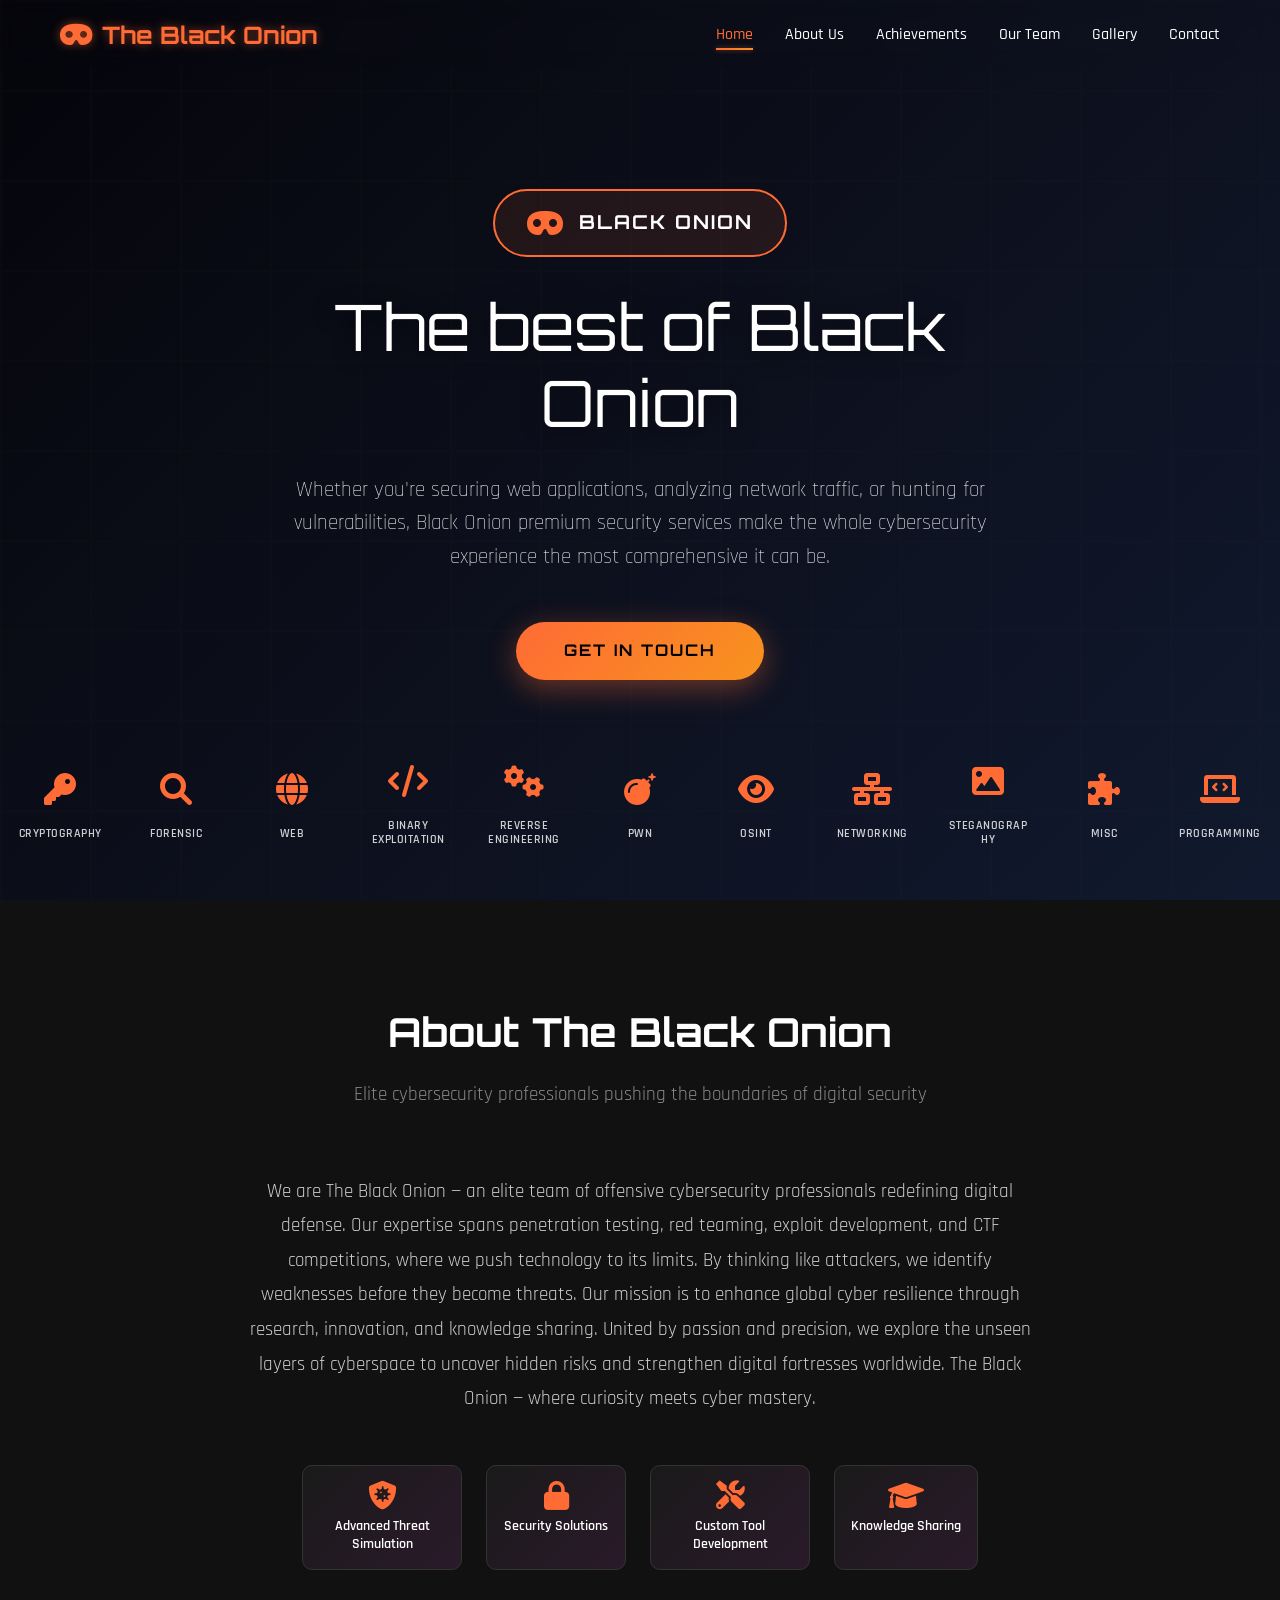
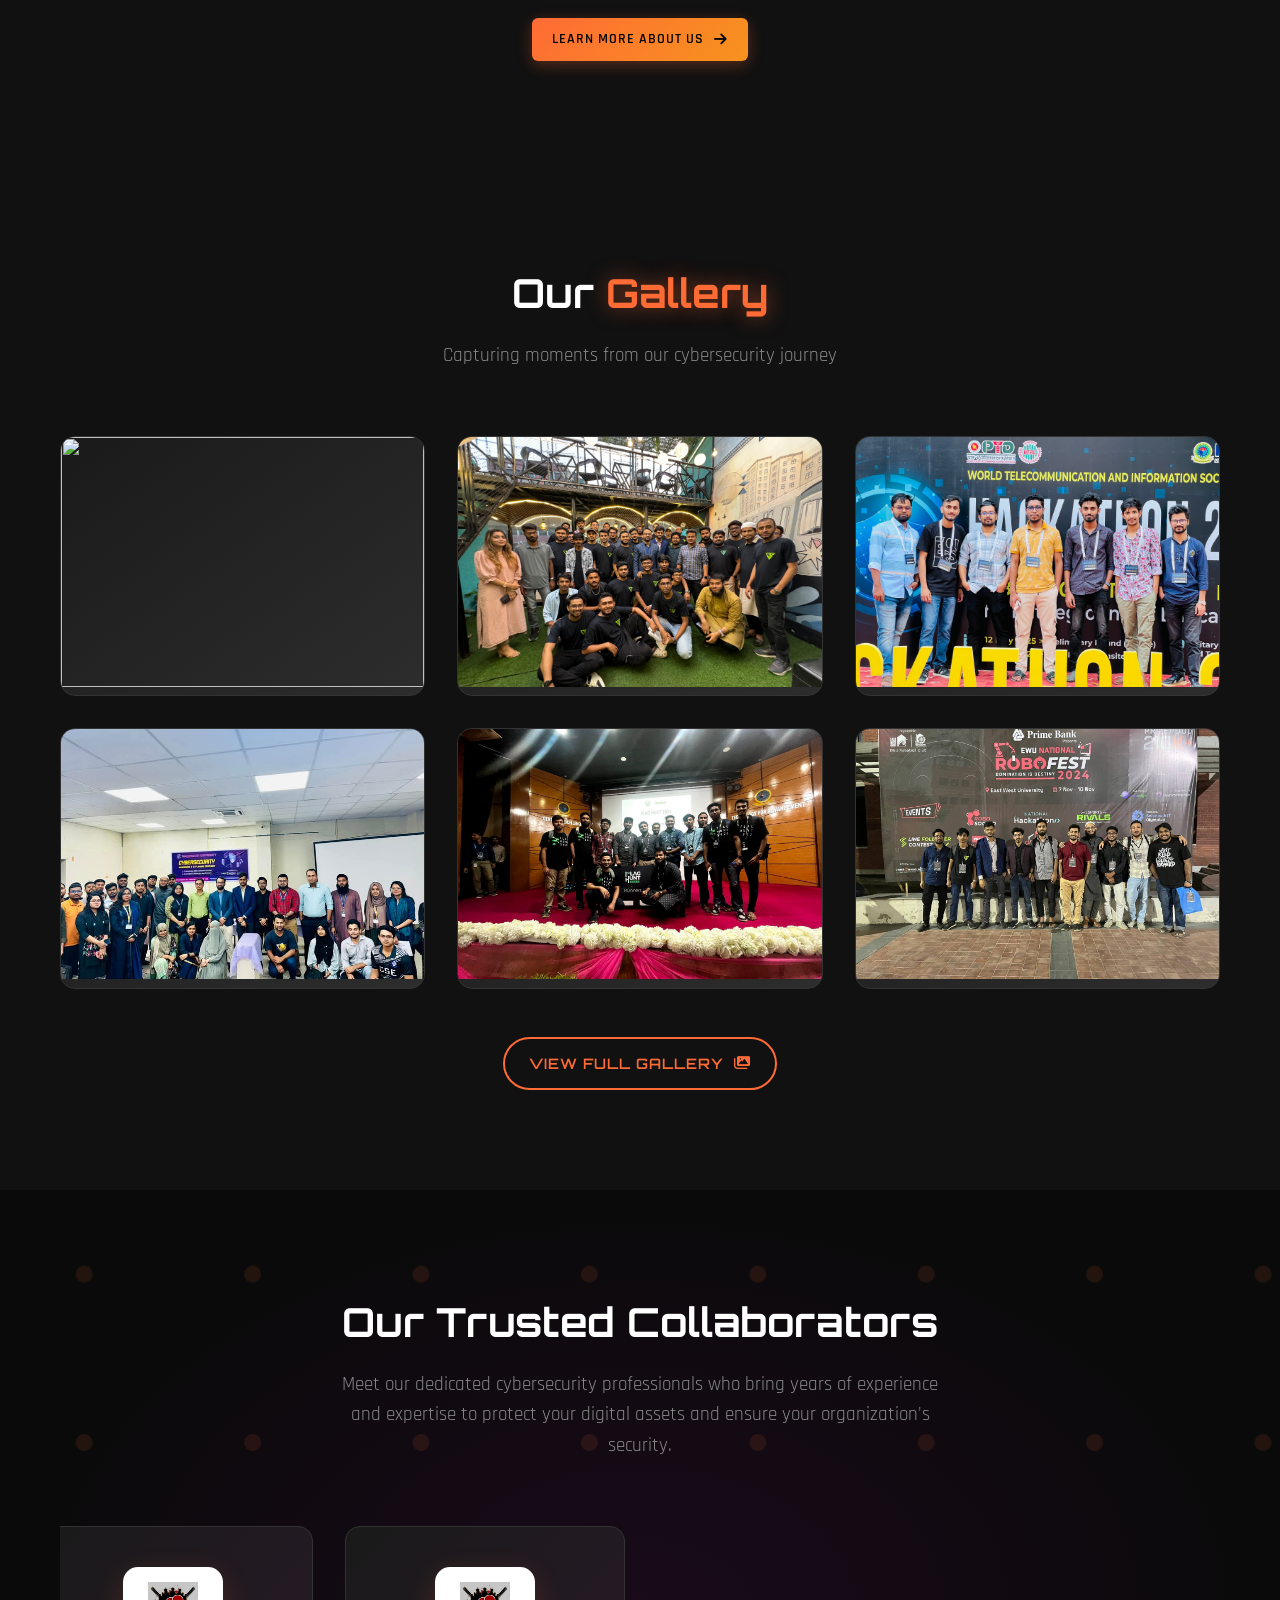
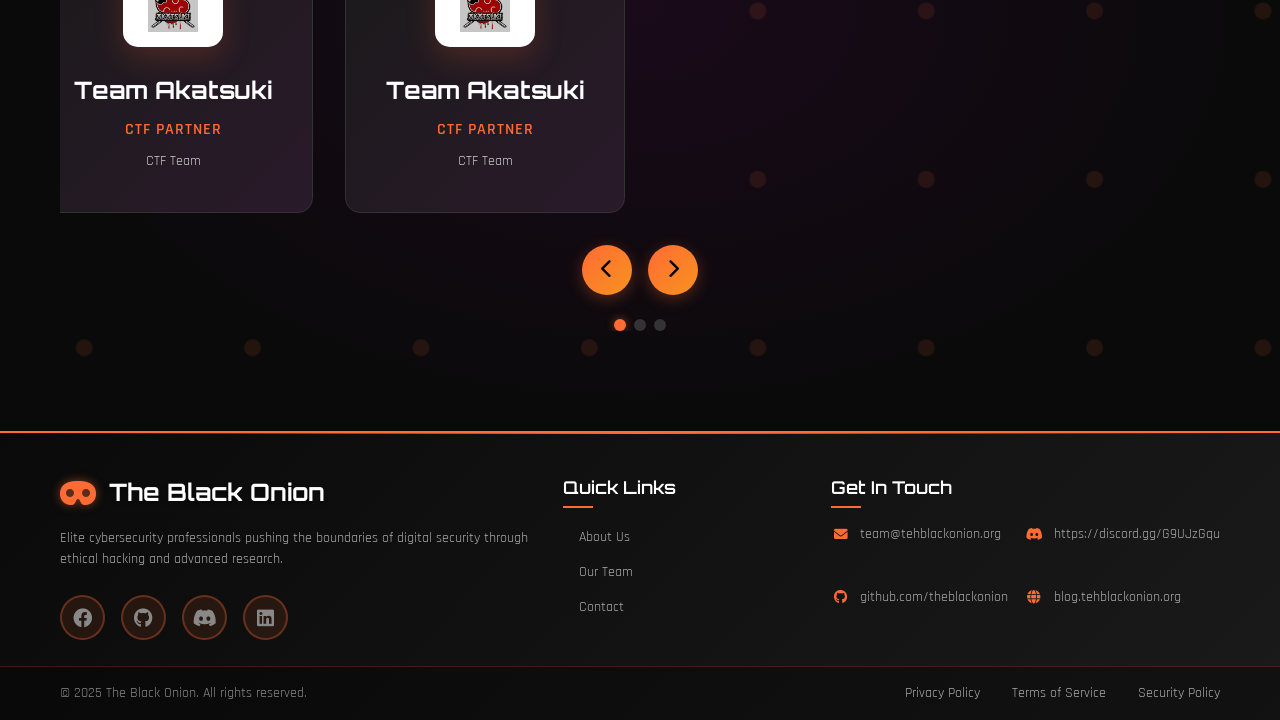
==== index.html @ 4cebfd1d "Add files via upload" ====
<!DOCTYPE html>
<html lang="en">
<head>
    <meta charset="UTF-8">
    <meta name="viewport" content="width=device-width, initial-scale=1.0">
    <title>The Black Onion - Home</title>
    <link rel="stylesheet" href="styles.css">
    <link rel="stylesheet" href="additional-styles.css">
    <link href="https://cdnjs.cloudflare.com/ajax/libs/font-awesome/6.0.0/css/all.min.css" rel="stylesheet">
    <link href="https://fonts.googleapis.com/css2?family=Orbitron:wght@400;700;900&family=Rajdhani:wght@300;400;500;600;700&display=swap" rel="stylesheet">
</head>
<body>
    <!-- Navigation -->
    <nav class="navbar">
        <div class="nav-container">
            <a href="index.html" class="nav-logo">
                <i class="fas fa-mask"></i>
                <span>The Black Onion</span>
            </a>
            <ul class="nav-menu">
                <li class="nav-item">
                    <a href="index.html" class="nav-link active">Home</a>
                </li>
                <li class="nav-item">
                    <a href="about.html" class="nav-link">About Us</a>
                </li>
                <li class="nav-item">
                    <a href="achievements.html" class="nav-link">Achievements</a>
                </li>
                <li class="nav-item">
                    <a href="team.html" class="nav-link">Our Team</a>
                </li>
                <li class="nav-item">
                    <a href="gallery.html" class="nav-link">Gallery</a>
                </li>
                <li class="nav-item">
                    <a href="contact.html" class="nav-link">Contact</a>
                </li>
            </ul>
            <div class="hamburger">
                <span class="bar"></span>
                <span class="bar"></span>
                <span class="bar"></span>
            </div>
        </div>
    </nav>

    <!-- Home Section -->
    <section class="hero">
        <div class="hero-background">
            <div class="hero-overlay"></div>
        </div>
        <div class="hero-content">
            <div class="hero-main">
                <a href="index.html" class="hero-logo">
                    <i class="fas fa-mask"></i>
                    <span>BLACK ONION</span>
                </a>
                <h1 class="hero-title">The best of Black Onion</h1>
                <p class="hero-description">
                    Whether you're securing web applications, analyzing network traffic, or hunting for vulnerabilities, Black Onion 
                    premium security services make the whole cybersecurity experience the most comprehensive it can be.
                </p>
                <div class="hero-cta">
                    <a href="contact.html" class="btn-premium">Get In Touch</a>
                </div>
            </div>
        </div>
        
        <!-- Security Categories Navigation -->
        <div class="platform-nav">
            <div class="platform-nav-container">
                <div class="platform-item">
                    <div class="platform-icon">
                        <i class="fas fa-key"></i>
                    </div>
                    <span>CRYPTOGRAPHY</span>
                </div>
                <div class="platform-item">
                    <div class="platform-icon">
                        <i class="fas fa-search"></i>
                    </div>
                    <span>FORENSIC</span>
                </div>
                <div class="platform-item">
                    <div class="platform-icon">
                        <i class="fas fa-globe"></i>
                    </div>
                    <span>WEB</span>
                </div>
                <div class="platform-item">
                    <div class="platform-icon">
                        <i class="fas fa-code"></i>
                    </div>
                    <span>BINARY EXPLOITATION</span>
                </div>
                <div class="platform-item">
                    <div class="platform-icon">
                        <i class="fas fa-cogs"></i>
                    </div>
                    <span>REVERSE ENGINEERING</span>
                </div>
                <div class="platform-item">
                    <div class="platform-icon">
                        <i class="fas fa-bomb"></i>
                    </div>
                    <span>PWN</span>
                </div>
                <div class="platform-item">
                    <div class="platform-icon">
                        <i class="fas fa-eye"></i>
                    </div>
                    <span>OSINT</span>
                </div>
                <div class="platform-item">
                    <div class="platform-icon">
                        <i class="fas fa-network-wired"></i>
                    </div>
                    <span>NETWORKING</span>
                </div>
                <div class="platform-item">
                    <div class="platform-icon">
                        <i class="fas fa-image"></i>
                    </div>
                    <span>STEGANOGRAPHY</span>
                </div>
                <div class="platform-item">
                    <div class="platform-icon">
                        <i class="fas fa-puzzle-piece"></i>
                    </div>
                    <span>MISC</span>
                </div>
                <div class="platform-item">
                    <div class="platform-icon">
                        <i class="fas fa-laptop-code"></i>
                    </div>
                    <span>PROGRAMMING</span>
                </div>
            </div>
        </div>
    </section>


    <!-- About Section -->
    <section class="about-section">
        <div class="container">
            <div class="section-header">
                <h2 class="section-title">About The Black Onion</h2>
                <p class="section-subtitle">Elite cybersecurity professionals pushing the boundaries of digital security</p>
            </div>
            <div class="about-content">
                <div class="about-text">
                    <p>
                        We are The Black Onion — an elite team of offensive cybersecurity professionals redefining digital defense. Our expertise spans penetration testing, red teaming, exploit development, and CTF competitions, where we push technology to its limits. By thinking like attackers, we identify weaknesses before they become threats. Our mission is to enhance global cyber resilience through research, innovation, and knowledge sharing. United by passion and precision, we explore the unseen layers of cyberspace to uncover hidden risks and strengthen digital fortresses worldwide. The Black Onion — where curiosity meets cyber mastery.
                    </p>
                    <div class="about-features">
                        <div class="feature-item">
                            <i class="fas fa-shield-virus"></i>
                            <span>Advanced Threat Simulation</span>
                        </div>
                        <div class="feature-item">
                            <i class="fas fa-lock"></i>
                            <span>Security Solutions</span>
                        </div>
                        <div class="feature-item">
                            <i class="fas fa-tools"></i>
                            <span>Custom Tool Development</span>
                        </div>
                        <div class="feature-item">
                            <i class="fas fa-graduation-cap"></i>
                            <span>Knowledge Sharing</span>
                        </div>
                    </div>
                    <a href="about.html" class="btn btn-primary">
                        <span>Learn More About Us</span>
                        <i class="fas fa-arrow-right"></i>
                    </a>
                </div>
            </div>
        </div>
    </section>

    <!-- Gallery Preview Section -->
    <section class="gallery-preview-section">
        <div class="container">
            <div class="section-header">
                <h2 class="section-title">Our <span class="highlight">Gallery</span></h2>
                <p class="section-subtitle">Capturing moments from our cybersecurity journey</p>
            </div>
            <div class="gallery-preview-grid">
                <div class="gallery-preview-item">
                    <img src="Image/Gallery/1.jpg" alt="">
                    <div class="gallery-preview-overlay">
                    </div>
                </div>
                <div class="gallery-preview-item">
                    <img src="Image/Gallery/3.jpg" alt="">
                    <div class="gallery-preview-overlay">
                    </div>
                </div>
                <div class="gallery-preview-item">
                    <img src="Image/Gallery/5.jpg" alt="">
                    <div class="gallery-preview-overlay">
                    </div>
                </div>
                <div class="gallery-preview-item">
                    <img src="Image/Gallery/7.jpg" alt="">
                    <div class="gallery-preview-overlay">
                    </div>
                </div>
                <div class="gallery-preview-item">
                    <img src="Image/Gallery/16.jpg" alt="">
                    <div class="gallery-preview-overlay">
                    </div>
                </div>
                <div class="gallery-preview-item">
                    <img src="Image/Gallery/4.jpg" alt="">
                    <div class="gallery-preview-overlay">
                    </div>
                </div>
            </div>
            <div class="gallery-preview-cta">
                <a href="gallery.html" class="btn btn-secondary">
                    <span>View Full Gallery</span>
                    <i class="fas fa-images"></i>
                </a>
            </div>
        </div>
    </section>

    <!-- Collaborators Section -->
    <section class="collaborators-section">
        <div class="container">
            <div class="section-header">
                <h2 class="section-title">Our Trusted Collaborators</h2>
                <p class="section-subtitle">Meet our dedicated cybersecurity professionals who bring years of experience and expertise to protect your digital assets and ensure your organization's security.</p>
            </div>
            <div class="collaborators-slider">
                <div class="slider-container">
                    <div class="collaborator-card">
                        <div class="collaborator-logo">
                            <img src="Image/Collaborators/Team-Akatsuki.jpg" alt="Team Akatsuki" />
                        </div>
                        <h3>Team Akatsuki</h3>
                        <p class="partner-type">CTF Partner</p>
                        <p class="partner-desc">CTF Team</p>
                    </div>
                </div>
                <div class="slider-controls">
                    <button class="slider-btn prev-btn" onclick="slideCollaborators('prev')">
                        <i class="fas fa-chevron-left"></i>
                    </button>
                    <button class="slider-btn next-btn" onclick="slideCollaborators('next')">
                        <i class="fas fa-chevron-right"></i>
                    </button>
                </div>
                <div class="slider-dots">
                    <span class="dot active" onclick="currentSlide(1)"></span>
                    <span class="dot" onclick="currentSlide(2)"></span>
                    <span class="dot" onclick="currentSlide(3)"></span>
                </div>
            </div>
        </div>
    </section>


    <!-- Enhanced Footer -->
    <footer class="enhanced-footer">
        <div class="footer-main">
            <div class="container">
                <div class="footer-grid">
                    <!-- Company Info -->
                    <div class="footer-column">
                        <div class="footer-logo">
                            <i class="fas fa-mask"></i>
                            <span>The Black Onion</span>
                        </div>
                        <p class="footer-description">
                            Elite cybersecurity professionals pushing the boundaries of digital security through ethical hacking and advanced research.
                        </p>
                        <div class="footer-social">
                            <a href="https://www.facebook.com/theblackonion" class="social-link"><i class="fab fa-facebook"></i></a>
                            <a href="https://discord.gg/G9UJzGqu" class="social-link"><i class="fab fa-github"></i></a>
                            <a href="https://discord.gg/G9UJzGqu" class="social-link"><i class="fab fa-discord"></i></a>
                            <a href="https://discord.gg/G9UJzGqu" class="social-link"><i class="fab fa-linkedin"></i></a>
                        </div>
                    </div>

                    <!-- Quick Links -->
                    <div class="footer-column">
                        <h4 class="footer-title">Quick Links</h4>
                        <ul class="footer-links">
                            <li><a href="about.html">About Us</a></li>
                            <li><a href="team.html">Our Team</a></li>
                            <li><a href="contact.html">Contact</a></li>
                        </ul>
                    </div>

                    <!-- Contact Info -->
                    <div class="footer-column">
                        <h4 class="footer-title">Get In Touch</h4>
                        <div class="footer-contact">
                            <div class="contact-item">
                                <i class="fas fa-envelope"></i>
                                <span>team@tehblackonion.org</span>
                            </div>
                            <div class="contact-item">
                                <i class="fab fa-discord"></i>
                                <span>https://discord.gg/G9UJzGqu</span>
                            </div>
                            <div class="contact-item">
                                <i class="fab fa-github"></i>
                                <span>github.com/theblackonion</span>
                            </div>
                            <div class="contact-item">
                                <i class="fas fa-globe"></i>
                                <span>blog.tehblackonion.org</span>
                            </div>
                        </div>
                    </div>
                </div>
            </div>
        </div>
        
        <!-- Footer Bottom -->
        <div class="footer-bottom">
            <div class="container">
                <div class="footer-bottom-content">
                    <div class="copyright">
                        <p>&copy; 2025 The Black Onion. All rights reserved.</p>
                    </div>
                    <div class="footer-bottom-links">
                        <a href="#">Privacy Policy</a>
                        <a href="#">Terms of Service</a>
                        <a href="#">Security Policy</a>
                    </div>
                </div>
            </div>
        </div>
    </footer>

    <script src="script.js"></script>
</body>
</html>
---- styles.css ----
/* Reset and Base Styles */
* {
    margin: 0;
    padding: 0;
    box-sizing: border-box;
}

body {
    font-family: 'Rajdhani', sans-serif;
    line-height: 1.6;
    color: #fff;
    background: linear-gradient(135deg, #0a0a0a 0%, #1a0a1a 50%, #0a0a0a 100%);
    overflow-x: hidden;
    min-height: 100vh;
}

.container {
    max-width: 1200px;
    margin: 0 auto;
    padding: 0 20px;
}

/* Navigation */
.navbar {
    position: fixed;
    top: 0;
    width: 100%;
    background: rgba(10, 10, 10, 0.95);
    backdrop-filter: blur(10px);
    z-index: 1000;
    padding: 1rem 0;
    transition: all 0.3s ease;
}

.nav-container {
    max-width: 1200px;
    margin: 0 auto;
    padding: 0 20px;
    display: flex;
    justify-content: space-between;
    align-items: center;
}

.nav-logo {
    display: flex;
    align-items: center;
    gap: 10px;
    font-family: 'Orbitron', monospace;
    font-size: 1.5rem;
    font-weight: 700;
    color: #ff6b35;
    text-shadow: 0 0 10px rgba(255, 107, 53, 0.5);
}

.nav-logo i {
    font-size: 1.8rem;
    color: #ff6b35;
}

.nav-menu {
    display: flex;
    list-style: none;
    gap: 2rem;
}

.nav-link {
    color: #fff;
    text-decoration: none;
    font-weight: 500;
    transition: all 0.3s ease;
    position: relative;
}

.nav-link:hover,
.nav-link.active {
    color: #ff6b35;
}

.nav-link::after {
    content: '';
    position: absolute;
    bottom: -5px;
    left: 0;
    width: 0;
    height: 2px;
    background: linear-gradient(90deg, #ff6b35, #f7931e);
    transition: width 0.3s ease;
    box-shadow: 0 0 5px rgba(255, 107, 53, 0.5);
}

.nav-link:hover::after,
.nav-link.active::after {
    width: 100%;
}

.hamburger {
    display: none;
    flex-direction: column;
    cursor: pointer;
}

.bar {
    width: 25px;
    height: 3px;
    background: #fff;
    margin: 3px 0;
    transition: 0.3s;
}

/* Hero Section */
.hero {
    min-height: 100vh;
    display: flex;
    align-items: center;
    position: relative;
    overflow: hidden;
    background: linear-gradient(135deg, #0f0f23 0%, #1a1a2e 50%, #16213e 100%);
}

.hero-background {
    position: absolute;
    top: 0;
    left: 0;
    right: 0;
    bottom: 0;
    z-index: 1;
}

.matrix-rain {
    position: absolute;
    top: 0;
    left: 0;
    right: 0;
    bottom: 0;
    background: url('data:image/svg+xml,<svg xmlns="http://www.w3.org/2000/svg" viewBox="0 0 100 100"><text y="20" font-family="monospace" font-size="10" fill="%23ff6b35" opacity="0.1">01010101</text><text y="40" font-family="monospace" font-size="8" fill="%23f7931e" opacity="0.1">11001100</text><text y="60" font-family="monospace" font-size="12" fill="%23ff6b35" opacity="0.1">10101010</text><text y="80" font-family="monospace" font-size="9" fill="%23f7931e" opacity="0.1">01110111</text></svg>');
    animation: matrixFall 20s linear infinite;
}

.cyber-grid {
    position: absolute;
    top: 0;
    left: 0;
    right: 0;
    bottom: 0;
    background: 
        linear-gradient(90deg, transparent 98%, rgba(255, 107, 53, 0.1) 100%),
        linear-gradient(180deg, transparent 98%, rgba(255, 107, 53, 0.1) 100%);
    background-size: 50px 50px;
}

@keyframes matrixFall {
    0% { transform: translateY(-100%); }
    100% { transform: translateY(100vh); }
}

.hero::before {
    content: '';
    position: absolute;
    top: 0;
    left: 0;
    right: 0;
    bottom: 0;
    background: url('data:image/svg+xml,<svg xmlns="http://www.w3.org/2000/svg" viewBox="0 0 100 100"><defs><pattern id="grid" width="10" height="10" patternUnits="userSpaceOnUse"><path d="M 10 0 L 0 0 0 10" fill="none" stroke="%23333" stroke-width="0.5"/></pattern></defs><rect width="100" height="100" fill="url(%23grid)"/></svg>');
    opacity: 0.3;
}

.hero-content {
    display: grid;
    grid-template-columns: 1fr 1fr;
    gap: 4rem;
    align-items: center;
    position: relative;
    z-index: 1;
}

.hero-title {
    font-size: 4rem;
    font-weight: 700;
    margin-bottom: 1rem;
    line-height: 1.1;
}

.gradient-text {
    background: linear-gradient(135deg, #00ff88, #00d4ff);
    -webkit-background-clip: text;
    -webkit-text-fill-color: transparent;
    background-clip: text;
}

.hero-subtitle {
    font-size: 1.5rem;
    color: #888;
    margin-bottom: 1.5rem;
    font-weight: 300;
}

.hero-description {
    font-size: 1.1rem;
    color: #ccc;
    margin-bottom: 2rem;
    line-height: 1.8;
}

.hero-buttons {
    display: flex;
    gap: 1rem;
}

.btn {
    padding: 12px 24px;
    border: none;
    border-radius: 8px;
    font-weight: 600;
    text-decoration: none;
    transition: all 0.3s ease;
    cursor: pointer;
    display: inline-block;
}

.btn-primary {
    background: linear-gradient(135deg, #00ff88, #00d4ff);
    color: #000;
}

.btn-primary:hover {
    transform: translateY(-2px);
    box-shadow: 0 10px 25px rgba(0, 255, 136, 0.3);
}

.btn-secondary {
    background: transparent;
    color: #fff;
    border: 2px solid #00ff88;
}

.btn-secondary:hover {
    background: #00ff88;
    color: #000;
    transform: translateY(-2px);
}

/* Terminal Animation */
.terminal-window {
    background: #1a1a1a;
    border-radius: 12px;
    overflow: hidden;
    box-shadow: 0 20px 40px rgba(0, 0, 0, 0.5);
    border: 1px solid #333;
}

.terminal-header {
    background: #2a2a2a;
    padding: 12px 20px;
    display: flex;
    align-items: center;
    gap: 15px;
}

.terminal-buttons {
    display: flex;
    gap: 8px;
}

.terminal-buttons span {
    width: 12px;
    height: 12px;
    border-radius: 50%;
}

.btn-close { background: #ff5f56; }
.btn-minimize { background: #ffbd2e; }
.btn-maximize { background: #27ca3f; }

.terminal-title {
    color: #888;
    font-size: 0.9rem;
}

.terminal-body {
    padding: 20px;
    font-family: 'Courier New', monospace;
    font-size: 0.9rem;
}

.terminal-line {
    margin-bottom: 8px;
    color: #fff;
}

.prompt {
    color: #00ff88;
}

.command {
    color: #00d4ff;
}

.output {
    color: #ccc;
}

.cursor {
    color: #00ff88;
    animation: blink 1s infinite;
}

@keyframes blink {
    0%, 50% { opacity: 1; }
    51%, 100% { opacity: 0; }
}

/* Section Styles */
section {
    padding: 100px 0;
}

.section-header {
    text-align: center;
    margin-bottom: 4rem;
}

.section-title {
    font-size: 3rem;
    font-weight: 700;
    color: #fff;
    margin-bottom: 1rem;
}

.section-subtitle {
    font-size: 1.2rem;
    color: #888;
    max-width: 600px;
    margin: 0 auto;
}

/* About Section */
.about {
    background: #111;
}

.about-grid {
    display: grid;
    grid-template-columns: repeat(auto-fit, minmax(280px, 1fr));
    gap: 2rem;
}

.about-card {
    background: #1a1a1a;
    padding: 2rem;
    border-radius: 12px;
    text-align: center;
    transition: all 0.3s ease;
    border: 1px solid #333;
}

.about-card:hover {
    transform: translateY(-10px);
    border-color: #00ff88;
    box-shadow: 0 20px 40px rgba(0, 255, 136, 0.1);
}

.card-icon {
    font-size: 3rem;
    color: #00ff88;
    margin-bottom: 1rem;
}

.about-card h3 {
    color: #fff;
    font-size: 1.5rem;
    margin-bottom: 1rem;
}

.about-card p {
    color: #ccc;
    line-height: 1.6;
}

/* Achievements Section */
.achievements {
    background: #0a0a0a;
}

.stats-grid {
    display: grid;
    grid-template-columns: repeat(auto-fit, minmax(200px, 1fr));
    gap: 2rem;
    margin-bottom: 4rem;
}

.stat-card {
    text-align: center;
    padding: 2rem;
    background: #1a1a1a;
    border-radius: 12px;
    border: 1px solid #333;
}

.stat-number {
    font-size: 3rem;
    font-weight: 700;
    color: #00ff88;
    margin-bottom: 0.5rem;
}

.stat-label {
    color: #ccc;
    font-size: 1.1rem;
}

.timeline {
    max-width: 800px;
    margin: 0 auto;
}

.timeline-item {
    display: flex;
    gap: 2rem;
    margin-bottom: 2rem;
    padding: 1.5rem;
    background: #1a1a1a;
    border-radius: 12px;
    border-left: 4px solid #00ff88;
}

.timeline-date {
    font-size: 1.2rem;
    font-weight: 700;
    color: #00ff88;
    min-width: 80px;
}

.timeline-content h4 {
    color: #fff;
    margin-bottom: 0.5rem;
}

.timeline-content p {
    color: #ccc;
}

/* Team Section */
.team {
    background: #111;
}

.team-grid {
    display: grid;
    grid-template-columns: repeat(auto-fit, minmax(280px, 1fr));
    gap: 2rem;
}

.team-card {
    background: #1a1a1a;
    padding: 2rem;
    border-radius: 12px;
    text-align: center;
    transition: all 0.3s ease;
    border: 1px solid #333;
}

.team-card:hover {
    transform: translateY(-10px);
    border-color: #00ff88;
}

.team-avatar {
    width: 80px;
    height: 80px;
    background: linear-gradient(135deg, #00ff88, #00d4ff);
    border-radius: 50%;
    display: flex;
    align-items: center;
    justify-content: center;
    margin: 0 auto 1rem;
    font-size: 2rem;
    color: #000;
}

.team-card h3 {
    color: #fff;
    margin-bottom: 0.5rem;
}

.team-role {
    color: #00ff88;
    font-weight: 600;
    margin-bottom: 1rem;
}

.team-bio {
    color: #ccc;
    margin-bottom: 1.5rem;
    line-height: 1.6;
}

.team-social {
    display: flex;
    justify-content: center;
    gap: 1rem;
}

.team-social a {
    color: #888;
    font-size: 1.2rem;
    transition: color 0.3s ease;
}

.team-social a:hover {
    color: #00ff88;
}

/* Contact Section */
.contact {
    background: #0a0a0a;
}

.contact-content {
    display: grid;
    grid-template-columns: 1fr 1fr;
    gap: 4rem;
}

.contact-item {
    display: flex;
    gap: 1rem;
    margin-bottom: 2rem;
}

.contact-icon {
    width: 50px;
    height: 50px;
    background: #00ff88;
    border-radius: 50%;
    display: flex;
    align-items: center;
    justify-content: center;
    color: #000;
    font-size: 1.2rem;
}

.contact-details h4 {
    color: #fff;
    margin-bottom: 0.5rem;
}

.contact-details p {
    color: #ccc;
}

.contact-form {
    background: #1a1a1a;
    padding: 2rem;
    border-radius: 12px;
    border: 1px solid #333;
}

.form-group {
    margin-bottom: 1.5rem;
}

.form-group input,
.form-group textarea {
    width: 100%;
    padding: 12px;
    background: #0a0a0a;
    border: 1px solid #333;
    border-radius: 8px;
    color: #fff;
    font-family: inherit;
}

.form-group input:focus,
.form-group textarea:focus {
    outline: none;
    border-color: #00ff88;
}

/* Footer */
.footer {
    background: #111;
    padding: 2rem 0;
    border-top: 1px solid #333;
}

.footer-content {
    display: flex;
    justify-content: space-between;
    align-items: center;
    flex-wrap: wrap;
    gap: 1rem;
}

.footer-logo {
    display: flex;
    align-items: center;
    gap: 10px;
    font-size: 1.2rem;
    font-weight: 700;
    color: #00ff88;
}

.footer-content p {
    color: #888;
}

.footer-social {
    display: flex;
    gap: 1rem;
}

.footer-social a {
    color: #888;
    font-size: 1.2rem;
    transition: color 0.3s ease;
}

.footer-social a:hover {
    color: #00ff88;
}

/* New Design System Styles */

/* Glitch Effect */
.glitch {
    font-family: 'Orbitron', monospace;
    font-weight: 900;
    text-transform: uppercase;
    position: relative;
    color: #ff6b35;
    font-size: 4rem;
    letter-spacing: 3px;
    animation: glitch 2s infinite;
}

.glitch::before,
.glitch::after {
    content: attr(data-text);
    position: absolute;
    top: 0;
    left: 0;
    width: 100%;
    height: 100%;
}

.glitch::before {
    animation: glitch-1 0.5s infinite;
    color: #f7931e;
    z-index: -1;
}

.glitch::after {
    animation: glitch-2 0.5s infinite;
    color: #ff4757;
    z-index: -2;
}

@keyframes glitch {
    0%, 100% { transform: translate(0); }
    20% { transform: translate(-2px, 2px); }
    40% { transform: translate(-2px, -2px); }
    60% { transform: translate(2px, 2px); }
    80% { transform: translate(2px, -2px); }
}

@keyframes glitch-1 {
    0%, 100% { transform: translate(0); }
    20% { transform: translate(2px, -2px); }
    40% { transform: translate(-2px, 2px); }
    60% { transform: translate(-2px, -2px); }
    80% { transform: translate(2px, 2px); }
}

@keyframes glitch-2 {
    0%, 100% { transform: translate(0); }
    20% { transform: translate(-2px, -2px); }
    40% { transform: translate(2px, -2px); }
    60% { transform: translate(2px, 2px); }
    80% { transform: translate(-2px, 2px); }
}

/* Hero Content */
.hero-content {
    display: flex;
    justify-content: center;
    align-items: center;
    position: relative;
    z-index: 2;
    max-width: 1200px;
    margin: 0 auto;
    padding: 0 20px;
}

.hero-main {
    text-align: center;
    max-width: 800px;
}

.hero-tagline {
    margin: 2rem 0;
}

.typewriter {
    font-family: 'Orbitron', monospace;
    font-size: 1.2rem;
    color: #f7931e;
    border-right: 2px solid #ff6b35;
    animation: typing 3s steps(30) infinite, blink 1s infinite;
}

@keyframes typing {
    0%, 50% { width: 0; }
    100% { width: 100%; }
}

@keyframes blink {
    0%, 50% { border-color: transparent; }
    51%, 100% { border-color: #ff6b35; }
}

.hero-description {
    font-size: 1.1rem;
    color: #ccc;
    margin-bottom: 2rem;
    line-height: 1.8;
}

.hero-stats {
    display: flex;
    gap: 2rem;
    margin-bottom: 2rem;
}

.stat-item {
    text-align: center;
}

.stat-number {
    display: block;
    font-family: 'Orbitron', monospace;
    font-size: 2rem;
    font-weight: 700;
    color: #ff6b35;
    text-shadow: 0 0 10px rgba(255, 107, 53, 0.5);
}

.stat-label {
    font-size: 0.9rem;
    color: #888;
    text-transform: uppercase;
    letter-spacing: 1px;
}

/* Buttons */
.btn {
    display: inline-flex;
    align-items: center;
    gap: 10px;
    padding: 15px 30px;
    border: none;
    border-radius: 8px;
    font-weight: 600;
    text-decoration: none;
    transition: all 0.3s ease;
    cursor: pointer;
    font-family: 'Rajdhani', sans-serif;
    text-transform: uppercase;
    letter-spacing: 1px;
}

.btn-primary {
    background: linear-gradient(135deg, #ff6b35, #f7931e);
    color: #000;
    box-shadow: 0 4px 15px rgba(255, 107, 53, 0.3);
}

.btn-primary:hover {
    transform: translateY(-3px);
    box-shadow: 0 8px 25px rgba(255, 107, 53, 0.4);
}

.btn-secondary {
    background: transparent;
    color: #ff6b35;
    border: 2px solid #ff6b35;
}

.btn-secondary:hover {
    background: #ff6b35;
    color: #000;
    transform: translateY(-3px);
}

/* Terminal */
.cyber-terminal {
    background: #0a0a0a;
    border-radius: 12px;
    overflow: hidden;
    box-shadow: 0 20px 40px rgba(0, 0, 0, 0.8);
    border: 1px solid #ff6b35;
}

.terminal-header {
    background: #1a1a1a;
    padding: 15px 20px;
    display: flex;
    align-items: center;
    justify-content: space-between;
    border-bottom: 1px solid #ff6b35;
}

.terminal-controls {
    display: flex;
    gap: 8px;
}

.control-btn {
    width: 12px;
    height: 12px;
    border-radius: 50%;
}

.control-btn.close { background: #ff4757; }
.control-btn.minimize { background: #f7931e; }
.control-btn.maximize { background: #2ed573; }

.terminal-title {
    color: #ff6b35;
    font-family: 'Orbitron', monospace;
    font-weight: 600;
}

.terminal-content {
    padding: 20px;
    font-family: 'Courier New', monospace;
    font-size: 0.9rem;
    min-height: 300px;
}

.terminal-line {
    margin-bottom: 8px;
    color: #fff;
}

.prompt {
    color: #ff6b35;
}

.command {
    color: #f7931e;
}

.output {
    color: #ccc;
}

.output.success {
    color: #2ed573;
}

.output.warning {
    color: #f7931e;
}

.output.error {
    color: #ff4757;
}

.cursor-blink {
    color: #ff6b35;
    animation: blink 1s infinite;
}

/* Floating Icons */
.floating-icons {
    position: absolute;
    top: 0;
    left: 0;
    right: 0;
    bottom: 0;
    pointer-events: none;
}

.floating-icon {
    position: absolute;
    color: #ff6b35;
    opacity: 0.1;
    font-size: 2rem;
    animation: float 6s ease-in-out infinite;
}

.floating-icon:nth-child(1) {
    top: 20%;
    left: 10%;
    animation-delay: 0s;
}

.floating-icon:nth-child(2) {
    top: 60%;
    left: 80%;
    animation-delay: 1s;
}

.floating-icon:nth-child(3) {
    top: 80%;
    left: 20%;
    animation-delay: 2s;
}

.floating-icon:nth-child(4) {
    top: 30%;
    left: 70%;
    animation-delay: 3s;
}

.floating-icon:nth-child(5) {
    top: 70%;
    left: 50%;
    animation-delay: 4s;
}

@keyframes float {
    0%, 100% { transform: translateY(0px) rotate(0deg); }
    50% { transform: translateY(-20px) rotate(180deg); }
}

/* Quick Navigation */
.quick-nav {
    padding: 100px 0;
    background: #111;
}

.nav-grid {
    display: grid;
    grid-template-columns: repeat(auto-fit, minmax(280px, 1fr));
    gap: 2rem;
}

.nav-card {
    background: linear-gradient(135deg, #1a1a1a, #2a1a2a);
    padding: 2rem;
    border-radius: 15px;
    text-decoration: none;
    color: #fff;
    transition: all 0.3s ease;
    border: 1px solid #333;
    position: relative;
    overflow: hidden;
}

.nav-card::before {
    content: '';
    position: absolute;
    top: 0;
    left: -100%;
    width: 100%;
    height: 100%;
    background: linear-gradient(90deg, transparent, rgba(255, 107, 53, 0.1), transparent);
    transition: left 0.5s;
}

.nav-card:hover::before {
    left: 100%;
}

.nav-card:hover {
    transform: translateY(-10px);
    border-color: #ff6b35;
    box-shadow: 0 20px 40px rgba(255, 107, 53, 0.2);
}

.nav-card .card-icon {
    font-size: 3rem;
    color: #ff6b35;
    margin-bottom: 1rem;
}

.nav-card h3 {
    font-family: 'Orbitron', monospace;
    margin-bottom: 1rem;
    color: #fff;
}

.nav-card p {
    color: #ccc;
    margin-bottom: 1.5rem;
}

.card-arrow {
    color: #ff6b35;
    font-size: 1.2rem;
    transition: transform 0.3s ease;
}

.nav-card:hover .card-arrow {
    transform: translateX(10px);
}

/* Page Header */
.page-header {
    padding: 150px 0 100px;
    background: radial-gradient(ellipse at center, #1a0a1a 0%, #0a0a0a 70%);
    position: relative;
    overflow: hidden;
}

.header-background {
    position: absolute;
    top: 0;
    left: 0;
    right: 0;
    bottom: 0;
    z-index: 1;
}

.binary-rain {
    position: absolute;
    top: 0;
    left: 0;
    right: 0;
    bottom: 0;
    background: url('data:image/svg+xml,<svg xmlns="http://www.w3.org/2000/svg" viewBox="0 0 100 100"><text y="20" font-family="monospace" font-size="8" fill="%23ff6b35" opacity="0.05">01010101</text><text y="40" font-family="monospace" font-size="6" fill="%23f7931e" opacity="0.05">11001100</text><text y="60" font-family="monospace" font-size="10" fill="%23ff6b35" opacity="0.05">10101010</text><text y="80" font-family="monospace" font-size="7" fill="%23f7931e" opacity="0.05">01110111</text></svg>');
    animation: binaryFall 15s linear infinite;
}

@keyframes binaryFall {
    0% { transform: translateY(-100%); }
    100% { transform: translateY(100vh); }
}

.header-content {
    position: relative;
    z-index: 2;
    text-align: center;
}

.page-title {
    font-family: 'Orbitron', monospace;
    font-size: 3.5rem;
    font-weight: 900;
    margin-bottom: 1rem;
    color: #fff;
}

.highlight {
    color: #ff6b35;
    text-shadow: 0 0 20px rgba(255, 107, 53, 0.5);
}

.page-subtitle {
    font-size: 1.3rem;
    color: #ccc;
    margin-bottom: 2rem;
}

.breadcrumb {
    display: flex;
    justify-content: center;
    align-items: center;
    gap: 10px;
    color: #888;
}

.breadcrumb a {
    color: #ff6b35;
    text-decoration: none;
}

.breadcrumb span {
    color: #666;
}

/* Section Styles */
section {
    padding: 100px 0;
}

.section-header {
    text-align: center;
    margin-bottom: 4rem;
}

.section-title {
    font-family: 'Orbitron', monospace;
    font-size: 2.5rem;
    font-weight: 700;
    color: #fff;
    margin-bottom: 1rem;
}

.section-subtitle {
    font-size: 1.2rem;
    color: #888;
    max-width: 600px;
    margin: 0 auto;
}

/* Responsive Design */
@media (max-width: 768px) {
    .hamburger {
        display: flex;
    }
    
    .nav-menu {
        position: fixed;
        left: -100%;
        top: 70px;
        flex-direction: column;
        background-color: rgba(10, 10, 10, 0.95);
        width: 100%;
        text-align: center;
        transition: 0.3s;
        backdrop-filter: blur(10px);
        padding: 2rem 0;
    }
    
    .nav-menu.active {
        left: 0;
    }
    
    .hero-content {
        grid-template-columns: 1fr;
        text-align: center;
    }
    
    .glitch {
        font-size: 2.5rem;
    }
    
    .page-title {
        font-size: 2.5rem;
    }
    
    .hero-stats {
        justify-content: center;
    }
    
    .nav-grid {
        grid-template-columns: 1fr;
    }
}

@media (max-width: 480px) {
    .glitch {
        font-size: 2rem;
    }
    
    .page-title {
        font-size: 2rem;
    }
    
    .hero-stats {
        flex-direction: column;
        gap: 1rem;
    }
}
---- additional-styles.css ----
/* Additional Styles for About and Collaborators Sections */

/* About Section */
.about-section {
    padding: 100px 0;
    background: #111;
}

.about-content {
    max-width: 800px;
    margin: 0 auto;
    text-align: center;
}

.about-text p {
    font-size: 1.2rem;
    color: #ccc;
    line-height: 1.8;
    margin-bottom: 3rem;
}

.about-features {
    display: flex;
    justify-content: center;
    gap: 1.5rem;
    margin-bottom: 3rem;
    flex-wrap: wrap;
}

.feature-item {
    display: flex;
    flex-direction: column;
    align-items: center;
    gap: 0.5rem;
    padding: 1rem;
    background: linear-gradient(135deg, #1a1a1a, #2a1a2a);
    border-radius: 10px;
    border: 1px solid #333;
    transition: all 0.3s ease;
    min-width: 140px;
    max-width: 160px;
}

.feature-item:hover {
    transform: translateY(-5px);
    border-color: #ff6b35;
    box-shadow: 0 10px 30px rgba(255, 107, 53, 0.2);
}

.feature-item i {
    font-size: 1.8rem;
    color: #ff6b35;
}

.feature-item span {
    color: #fff;
    font-weight: 600;
    text-align: center;
    font-size: 0.9rem;
    line-height: 1.2;
}

/* About Section Button */
.about-section .btn {
    padding: 10px 20px;
    font-size: 0.9rem;
    border-radius: 6px;
}

/* Statistics Section */
.statistics-section {
    padding: 80px 0;
    background: linear-gradient(135deg, #1a0a1a 0%, #0a0a0a 100%);
    position: relative;
}

.statistics-section::before {
    content: '';
    position: absolute;
    top: 0;
    left: 0;
    right: 0;
    bottom: 0;
    background: url('data:image/svg+xml,<svg xmlns="http://www.w3.org/2000/svg" viewBox="0 0 100 100"><defs><pattern id="hexagon" width="30" height="26" patternUnits="userSpaceOnUse"><polygon points="15,2 25,8 25,18 15,24 5,18 5,8" fill="none" stroke="%23ff6b35" stroke-width="0.5" opacity="0.1"/></pattern></defs><rect width="100" height="100" fill="url(%23hexagon)"/></svg>');
    z-index: 1;
}

.statistics-section .container {
    position: relative;
    z-index: 2;
}

.stats-row {
    display: flex;
    justify-content: center;
    align-items: center;
    gap: 8rem;
    max-width: 800px;
    margin: 0 auto;
}

.stat-box {
    text-align: center;
    position: relative;
}

.stat-number {
    font-family: 'Orbitron', monospace;
    font-size: 4rem;
    font-weight: 900;
    color: #ff6b35;
    text-shadow: 0 0 20px rgba(255, 107, 53, 0.5);
    line-height: 1;
    display: inline-block;
}

.stat-plus {
    font-family: 'Orbitron', monospace;
    font-size: 3rem;
    font-weight: 900;
    color: #f7931e;
    display: inline-block;
    margin-left: 5px;
    text-shadow: 0 0 15px rgba(247, 147, 30, 0.5);
}

.stat-label {
    font-size: 1.1rem;
    color: #ccc;
    margin-top: 1rem;
    font-weight: 500;
    text-transform: uppercase;
    letter-spacing: 2px;
}

/* Collaborators Section */
.collaborators-section {
    padding: 100px 0;
    background: radial-gradient(ellipse at center, #1a0a1a 0%, #0a0a0a 70%);
    position: relative;
}

.collaborators-section::before {
    content: '';
    position: absolute;
    top: 0;
    left: 0;
    right: 0;
    bottom: 0;
    background: url('data:image/svg+xml,<svg xmlns="http://www.w3.org/2000/svg" viewBox="0 0 100 100"><defs><pattern id="dots" width="20" height="20" patternUnits="userSpaceOnUse"><circle cx="10" cy="10" r="1" fill="%23ff6b35" opacity="0.1"/></pattern></defs><rect width="100" height="100" fill="url(%23dots)"/></svg>');
    z-index: 1;
}

.collaborators-section .container {
    position: relative;
    z-index: 2;
}

.collaborators-slider {
    position: relative;
    overflow: hidden;
    margin-top: 2rem;
}

.slider-container {
    display: flex;
    gap: 2rem;
    transition: transform 0.5s ease;
}

.collaborator-card {
    background: linear-gradient(135deg, #1a1a1a, #2a1a2a);
    padding: 2.5rem 2rem;
    border-radius: 15px;
    text-align: center;
    transition: all 0.3s ease;
    border: 1px solid #333;
    position: relative;
    overflow: hidden;
    min-width: 280px;
    flex-shrink: 0;
}

.collaborator-card::before {
    content: '';
    position: absolute;
    top: 0;
    left: -100%;
    width: 100%;
    height: 100%;
    background: linear-gradient(90deg, transparent, rgba(255, 107, 53, 0.1), transparent);
    transition: left 0.5s;
}

.collaborator-card:hover::before {
    left: 100%;
}

.collaborator-card:hover {
    transform: translateY(-10px);
    border-color: #ff6b35;
    box-shadow: 0 20px 40px rgba(255, 107, 53, 0.3);
}

.collaborator-logo {
    width: 100px;
    height: 80px;
    background: #fff;
    border-radius: 15px;
    display: flex;
    align-items: center;
    justify-content: center;
    margin: 0 auto 1.5rem;
    box-shadow: 0 10px 30px rgba(255, 107, 53, 0.2);
    padding: 15px;
}

.collaborator-logo img {
    max-width: 100%;
    max-height: 100%;
    object-fit: contain;
    filter: brightness(0.8);
}

.collaborator-logo .logo-text {
    font-family: 'Orbitron', monospace;
    font-weight: 900;
    font-size: 1.5rem;
    color: #ff6b35;
    text-shadow: 2px 2px 4px rgba(0,0,0,0.3);
}

.collaborator-card h3 {
    font-family: 'Orbitron', monospace;
    font-size: 1.5rem;
    color: #fff;
    margin-bottom: 0.5rem;
}

.partner-type {
    color: #ff6b35;
    font-weight: 600;
    font-size: 1rem;
    margin-bottom: 0.5rem;
    text-transform: uppercase;
    letter-spacing: 1px;
}

.partner-desc {
    color: #ccc;
    font-size: 0.9rem;
    line-height: 1.5;
}

/* Slider Controls */
.slider-controls {
    display: flex;
    justify-content: center;
    gap: 1rem;
    margin-top: 2rem;
}

.slider-btn {
    background: linear-gradient(135deg, #ff6b35, #f7931e);
    border: none;
    width: 50px;
    height: 50px;
    border-radius: 50%;
    color: #000;
    font-size: 1.2rem;
    cursor: pointer;
    transition: all 0.3s ease;
    box-shadow: 0 4px 15px rgba(255, 107, 53, 0.3);
}

.slider-btn:hover {
    transform: translateY(-3px);
    box-shadow: 0 8px 25px rgba(255, 107, 53, 0.4);
}

.slider-btn:active {
    transform: translateY(-1px);
}

/* Slider Dots */
.slider-dots {
    display: flex;
    justify-content: center;
    gap: 0.5rem;
    margin-top: 1.5rem;
}

.dot {
    width: 12px;
    height: 12px;
    border-radius: 50%;
    background: #333;
    cursor: pointer;
    transition: all 0.3s ease;
}

.dot.active,
.dot:hover {
    background: #ff6b35;
    box-shadow: 0 0 10px rgba(255, 107, 53, 0.5);
}

/* Services Section */
.services-section {
    padding: 100px 0;
    background: #111;
}

.services-grid {
    display: grid;
    grid-template-columns: repeat(3, 1fr);
    grid-template-rows: repeat(2, 1fr);
    gap: 2rem;
    margin-top: 3rem;
    max-width: 1000px;
    margin-left: auto;
    margin-right: auto;
    height: 500px;
}

.service-card {
    background: linear-gradient(135deg, #1a1a1a, #2a1a2a);
    border: 1px solid #333;
    border-radius: 15px;
    padding: 2rem;
    text-align: left;
    transition: all 0.3s ease;
    position: relative;
    overflow: hidden;
}

.service-card:hover {
    transform: translateY(-5px);
    border-color: #ff6b35;
    box-shadow: 0 15px 35px rgba(255, 107, 53, 0.2);
}

.service-card.featured {
    background: linear-gradient(135deg, #6366f1, #8b5cf6);
    text-align: center;
    display: flex;
    flex-direction: column;
    justify-content: center;
    align-items: center;
    grid-row: span 2;
    min-height: 300px;
}

.service-header {
    display: flex;
    justify-content: flex-start;
    margin-bottom: 1rem;
}

.service-id {
    background: #333;
    color: #ff6b35;
    padding: 0.3rem 0.8rem;
    border-radius: 20px;
    font-size: 0.8rem;
    font-weight: 600;
    font-family: 'Orbitron', monospace;
}

.service-card h3 {
    color: #fff;
    font-size: 1.3rem;
    margin-bottom: 1rem;
    font-weight: 600;
}

.service-card.featured h3 {
    color: #fff;
    font-size: 1.5rem;
    margin: 1rem 0;
}

.service-status {
    color: #00ff88;
    font-size: 0.9rem;
    font-weight: 600;
    text-transform: uppercase;
    letter-spacing: 1px;
}

.service-icon {
    font-size: 3rem;
    color: #fff;
    margin-bottom: 1rem;
}

.view-all-btn {
    background: rgba(255, 255, 255, 0.2);
    border: 1px solid rgba(255, 255, 255, 0.3);
    color: #fff;
    padding: 0.8rem 1.5rem;
    border-radius: 8px;
    font-weight: 600;
    cursor: pointer;
    transition: all 0.3s ease;
    text-transform: uppercase;
    letter-spacing: 1px;
}

.view-all-btn:hover {
    background: rgba(255, 255, 255, 0.3);
    transform: translateY(-2px);
}

/* Responsive Design for New Sections */
@media (max-width: 768px) {
    .about-features {
        gap: 1rem;
    }
    
    .feature-item {
        min-width: 120px;
        max-width: 140px;
        padding: 0.8rem;
    }
    
    .feature-item i {
        font-size: 1.5rem;
    }
    
    .feature-item span {
        font-size: 0.8rem;
    }
    
    .stats-row {
        gap: 4rem;
    }
    
    .stat-number {
        font-size: 3rem;
    }
    
    .stat-plus {
        font-size: 2.5rem;
    }
    
    .services-grid {
        grid-template-columns: repeat(2, 1fr);
        gap: 1.5rem;
    }
    
    .collaborators-grid {
        grid-template-columns: repeat(2, 1fr);
        gap: 1.5rem;
    }
    
    .collaborator-card {
        padding: 2rem 1.5rem;
    }
    
    .collaborator-logo {
        width: 60px;
        height: 60px;
        font-size: 2rem;
    }
}

@media (max-width: 480px) {
    .about-features {
        grid-template-columns: 1fr;
    }
    
    .collaborators-grid {
        grid-template-columns: 1fr;
    }
    
    .feature-item {
        padding: 1rem;
    }
    
    .about-text p {
        font-size: 1rem;
    }
    
    .stats-row {
        gap: 2rem;
        flex-direction: column;
    }
    
    .stat-number {
        font-size: 2.5rem;
    }
    
    .stat-plus {
        font-size: 2rem;
    }
    
    .stat-label {
        font-size: 1rem;
    }
    
    .services-grid {
        grid-template-columns: 1fr;
        gap: 1rem;
    }
    
    .service-card {
        padding: 1.5rem;
    }
    
    .values-section .values-row {
        flex-wrap: wrap !important;
        gap: 1rem !important;
    }
    
    .values-section .value-box {
        width: calc(50% - 0.5rem) !important;
    }
}

@media (max-width: 480px) {
    .values-section .values-row {
        flex-direction: column !important;
        align-items: center !important;
    }
    
    .values-section .value-box {
        width: 100% !important;
        max-width: 300px !important;
    }
}

/* About Us Section Styles */
.about-us-section {
    padding: 100px 0;
    background: #0a0a0a;
}

.about-main {
    max-width: 900px;
    margin: 0 auto;
    text-align: center;
}

.about-description {
    margin: 2rem 0 3rem;
}

.about-description p {
    font-size: 1.1rem;
    color: #ccc;
    line-height: 1.8;
    margin-bottom: 1.5rem;
    text-align: left;
}

.about-description strong {
    color: #ff6b35;
    font-weight: 700;
}

.about-description em {
    color: #f7931e;
    font-style: italic;
}

.about-highlights {
    display: grid;
    grid-template-columns: repeat(auto-fit, minmax(280px, 1fr));
    gap: 2rem;
    margin-top: 3rem;
}

.highlight-item {
    display: flex;
    align-items: flex-start;
    gap: 1rem;
    padding: 1.5rem;
    background: linear-gradient(135deg, #1a1a1a, #2a1a2a);
    border-radius: 12px;
    border: 1px solid #333;
    transition: all 0.3s ease;
}

.highlight-item:hover {
    transform: translateY(-5px);
    border-color: #ff6b35;
    box-shadow: 0 15px 35px rgba(255, 107, 53, 0.2);
}

.highlight-icon {
    width: 50px;
    height: 50px;
    background: linear-gradient(135deg, #ff6b35, #f7931e);
    border-radius: 50%;
    display: flex;
    align-items: center;
    justify-content: center;
    font-size: 1.5rem;
    color: #000;
    flex-shrink: 0;
}

.highlight-content h4 {
    color: #fff;
    font-size: 1.2rem;
    margin-bottom: 0.5rem;
    font-weight: 600;
}

.highlight-content p {
    color: #ccc;
    font-size: 0.95rem;
    line-height: 1.5;
}

/* Expertise Section Styles */
.expertise-section {
    padding: 100px 0;
    background: #111;
}

.expertise-grid {
    display: grid;
    grid-template-columns: repeat(auto-fit, minmax(350px, 1fr));
    gap: 2rem;
    margin-top: 3rem;
}

.expertise-card {
    background: linear-gradient(135deg, #1a1a1a, #2a1a2a);
    border: 1px solid #333;
    border-radius: 15px;
    padding: 2rem;
    transition: all 0.3s ease;
    position: relative;
    overflow: hidden;
}

.expertise-card:hover {
    transform: translateY(-8px);
    border-color: #ff6b35;
    box-shadow: 0 20px 40px rgba(255, 107, 53, 0.25);
}

.expertise-card.featured {
    background: linear-gradient(135deg, #ff6b35, #f7931e);
    color: #000;
    grid-column: span 2;
}

.expertise-card.featured .expertise-icon {
    background: rgba(0, 0, 0, 0.2);
    color: #000;
}

.expertise-card.featured h3,
.expertise-card.featured .expertise-level,
.expertise-card.featured p {
    color: #000;
}

.expertise-card.featured .skill-tag {
    background: rgba(0, 0, 0, 0.2);
    color: #000;
}

.card-header {
    display: flex;
    align-items: center;
    justify-content: space-between;
    margin-bottom: 1.5rem;
}

.expertise-icon {
    width: 60px;
    height: 60px;
    background: linear-gradient(135deg, #ff6b35, #f7931e);
    border-radius: 12px;
    display: flex;
    align-items: center;
    justify-content: center;
    font-size: 1.8rem;
    color: #000;
}

.expertise-card h3 {
    color: #fff;
    font-size: 1.4rem;
    font-weight: 600;
    margin: 0;
}

.expertise-level {
    background: #333;
    color: #ff6b35;
    padding: 0.3rem 0.8rem;
    border-radius: 20px;
    font-size: 0.8rem;
    font-weight: 600;
    text-transform: uppercase;
    letter-spacing: 1px;
}

.card-content p {
    color: #ccc;
    margin-bottom: 1.5rem;
    line-height: 1.6;
}

.skill-tags {
    display: flex;
    flex-wrap: wrap;
    gap: 0.5rem;
    margin-bottom: 1.5rem;
}

.skill-tag {
    background: #333;
    color: #ff6b35;
    padding: 0.3rem 0.8rem;
    border-radius: 15px;
    font-size: 0.8rem;
    font-weight: 500;
}

.achievement-stats {
    display: flex;
    gap: 2rem;
    margin-top: 1rem;
}

.achievement-stats .stat {
    text-align: center;
}

.achievement-stats .stat-number {
    display: block;
    font-family: 'Orbitron', monospace;
    font-size: 1.5rem;
    font-weight: 700;
    color: #000;
    margin-bottom: 0.2rem;
}

.achievement-stats .stat-label {
    font-size: 0.8rem;
    color: rgba(0, 0, 0, 0.7);
    text-transform: uppercase;
    letter-spacing: 1px;
}

/* Compact Values Section - Override existing styles */
.values-section .values-row {
    display: flex !important;
    justify-content: center;
    gap: 1rem;
    margin-top: 3rem;
    flex-wrap: nowrap;
    max-width: 1000px;
    margin-left: auto;
    margin-right: auto;
}

.values-section .value-box {
    background: linear-gradient(135deg, #1a1a1a, #2a1a2a) !important;
    border: 1px solid #333 !important;
    border-radius: 10px !important;
    padding: 1rem !important;
    text-align: center !important;
    transition: all 0.3s ease !important;
    width: 220px !important;
    flex-shrink: 0 !important;
    display: block !important;
}

.values-section .value-box:hover {
    transform: translateY(-5px) !important;
    border-color: #ff6b35 !important;
    box-shadow: 0 15px 35px rgba(255, 107, 53, 0.2) !important;
}

.values-section .value-box .value-icon {
    width: 40px !important;
    height: 40px !important;
    background: linear-gradient(135deg, #ff6b35, #f7931e) !important;
    border-radius: 50% !important;
    display: flex !important;
    align-items: center !important;
    justify-content: center !important;
    font-size: 1.1rem !important;
    color: #000 !important;
    margin: 0 auto 0.8rem !important;
}

.values-section .value-box h4 {
    color: #fff !important;
    font-size: 1rem !important;
    margin-bottom: 0.6rem !important;
    font-weight: 600 !important;
}

.values-section .value-box p {
    color: #ccc !important;
    font-size: 0.8rem !important;
    line-height: 1.3 !important;
}

/* Enhanced Key Achievements Section */
.key-achievements-section {
    padding: 100px 0;
    background: radial-gradient(ellipse at center, #1a0a1a 0%, #0a0a0a 70%);
    position: relative;
}

.key-achievements-section::before {
    content: '';
    position: absolute;
    top: 0;
    left: 0;
    right: 0;
    bottom: 0;
    background: url('data:image/svg+xml,<svg xmlns="http://www.w3.org/2000/svg" viewBox="0 0 100 100"><defs><pattern id="trophy-pattern" width="50" height="50" patternUnits="userSpaceOnUse"><path d="M25,10 L30,20 L20,20 Z M25,20 L25,35 M20,35 L30,35" stroke="%23ff6b35" stroke-width="0.5" fill="none" opacity="0.1"/></pattern></defs><rect width="100" height="100" fill="url(%23trophy-pattern)"/></svg>');
    z-index: 1;
}

.key-achievements-section .container {
    position: relative;
    z-index: 2;
}

.achievements-grid {
    display: grid;
    grid-template-columns: repeat(auto-fit, minmax(320px, 1fr));
    gap: 2rem;
    margin-top: 3rem;
}

.achievement-item {
    background: linear-gradient(145deg, #1e1e1e, #2a2a2a);
    border: 2px solid transparent;
    border-radius: 20px;
    padding: 2rem 1.5rem;
    text-align: center;
    transition: all 0.4s cubic-bezier(0.175, 0.885, 0.32, 1.275);
    position: relative;
    overflow: hidden;
    backdrop-filter: blur(10px);
    box-shadow: 0 8px 32px rgba(0, 0, 0, 0.3);
}

.achievement-item::before {
    content: '';
    position: absolute;
    top: 0;
    left: 0;
    right: 0;
    bottom: 0;
    background: linear-gradient(145deg, rgba(255, 107, 53, 0.1), rgba(247, 147, 30, 0.05));
    border-radius: 18px;
    opacity: 0;
    transition: opacity 0.3s ease;
}

.achievement-item:hover::before {
    opacity: 1;
}

.achievement-item:hover {
    transform: translateY(-12px) scale(1.02);
    border-color: #ff6b35;
    box-shadow: 0 20px 60px rgba(255, 107, 53, 0.25), 0 0 0 1px rgba(255, 107, 53, 0.1);
}

.rank-badge {
    display: inline-flex;
    align-items: center;
    justify-content: center;
    width: 80px;
    height: 80px;
    border-radius: 50%;
    font-family: 'Orbitron', monospace;
    font-weight: 900;
    font-size: 1.3rem;
    margin-bottom: 1.5rem;
    position: relative;
    text-shadow: 0 2px 8px rgba(0,0,0,0.5);
    border: 3px solid rgba(255, 255, 255, 0.1);
}

.rank-badge::after {
    content: '';
    position: absolute;
    top: -5px;
    left: -5px;
    right: -5px;
    bottom: -5px;
    border-radius: 50%;
    background: inherit;
    z-index: -1;
    filter: blur(8px);
    opacity: 0.6;
}

.rank-gold {
    background: linear-gradient(135deg, #ffd700, #ffed4e, #ffa500);
    color: #000;
    box-shadow: 0 8px 25px rgba(255, 215, 0, 0.4), inset 0 2px 4px rgba(255, 255, 255, 0.3);
}

.rank-silver {
    background: linear-gradient(135deg, #c0c0c0, #e8e8e8, #b8b8b8);
    color: #000;
    box-shadow: 0 8px 25px rgba(192, 192, 192, 0.4), inset 0 2px 4px rgba(255, 255, 255, 0.3);
}

.rank-bronze {
    background: linear-gradient(135deg, #cd7f32, #d2691e, #b8860b);
    color: #fff;
    box-shadow: 0 8px 25px rgba(205, 127, 50, 0.4), inset 0 2px 4px rgba(255, 255, 255, 0.2);
}

.achievement-item h3 {
    color: #fff;
    font-size: 1.3rem;
    margin-bottom: 0.8rem;
    font-weight: 700;
    line-height: 1.3;
    text-shadow: 0 2px 4px rgba(0, 0, 0, 0.3);
    font-family: 'Orbitron', monospace;
}

.achievement-type {
    color: #ff6b35;
    font-size: 0.85rem;
    font-weight: 600;
    text-transform: uppercase;
    letter-spacing: 2px;
    background: rgba(255, 107, 53, 0.1);
    padding: 0.3rem 0.8rem;
    border-radius: 15px;
    border: 1px solid rgba(255, 107, 53, 0.3);
    display: inline-block;
}

/* Special effects for top rankings */
.achievement-item:nth-child(1),
.achievement-item:nth-child(2) {
    background: linear-gradient(145deg, #2a1a1a, #3a2a2a);
}

.achievement-item:nth-child(1) .rank-badge,
.achievement-item:nth-child(2) .rank-badge {
    animation: goldGlow 2s ease-in-out infinite alternate;
}

@keyframes goldGlow {
    0% { box-shadow: 0 8px 25px rgba(255, 215, 0, 0.4), inset 0 2px 4px rgba(255, 255, 255, 0.3); }
    100% { box-shadow: 0 12px 35px rgba(255, 215, 0, 0.6), inset 0 2px 4px rgba(255, 255, 255, 0.4); }
}

/* Compact Achievement Boxes */
.achievements-grid.compact {
    display: grid;
    grid-template-columns: repeat(auto-fit, minmax(240px, 1fr));
    gap: 1.5rem;
    margin-top: 3rem;
}

.achievement-box {
    background: linear-gradient(145deg, #1e1e1e, #2a2a2a);
    border: 2px solid transparent;
    border-radius: 15px;
    padding: 1.5rem 1rem;
    text-align: center;
    transition: all 0.3s cubic-bezier(0.175, 0.885, 0.32, 1.275);
    position: relative;
    overflow: hidden;
    backdrop-filter: blur(10px);
    box-shadow: 0 6px 20px rgba(0, 0, 0, 0.3);
    min-height: 140px;
    display: flex;
    flex-direction: column;
    justify-content: center;
    align-items: center;
    gap: 0.8rem;
}

.achievement-box::before {
    content: '';
    position: absolute;
    top: 0;
    left: 0;
    right: 0;
    bottom: 0;
    background: linear-gradient(145deg, rgba(255, 107, 53, 0.1), rgba(247, 147, 30, 0.05));
    border-radius: 13px;
    opacity: 0;
    transition: opacity 0.3s ease;
}

.achievement-box:hover::before {
    opacity: 1;
}

.achievement-box:hover {
    transform: translateY(-8px) scale(1.02);
    border-color: #ff6b35;
    box-shadow: 0 15px 40px rgba(255, 107, 53, 0.25), 0 0 0 1px rgba(255, 107, 53, 0.1);
}

.achievement-box .rank-badge {
    width: 50px;
    height: 50px;
    border-radius: 50%;
    font-family: 'Orbitron', monospace;
    font-weight: 900;
    font-size: 1rem;
    display: flex;
    align-items: center;
    justify-content: center;
    margin-bottom: 0.5rem;
    position: relative;
    text-shadow: 0 2px 4px rgba(0,0,0,0.5);
    border: 2px solid rgba(255, 255, 255, 0.1);
}

.achievement-box .rank-badge::after {
    content: '';
    position: absolute;
    top: -3px;
    left: -3px;
    right: -3px;
    bottom: -3px;
    border-radius: 50%;
    background: inherit;
    z-index: -1;
    filter: blur(6px);
    opacity: 0.6;
}

.achievement-box h4 {
    color: #fff;
    font-size: 1rem;
    margin: 0;
    font-weight: 600;
    line-height: 1.2;
    text-shadow: 0 1px 2px rgba(0, 0, 0, 0.3);
    font-family: 'Orbitron', monospace;
}

.achievement-box .achievement-type {
    color: #ff6b35;
    font-size: 0.75rem;
    font-weight: 500;
    text-transform: uppercase;
    letter-spacing: 1px;
    background: rgba(255, 107, 53, 0.1);
    padding: 0.2rem 0.6rem;
    border-radius: 12px;
    border: 1px solid rgba(255, 107, 53, 0.3);
    display: inline-block;
}

/* Responsive adjustments for compact boxes */
@media (max-width: 768px) {
    .achievements-grid.compact {
        grid-template-columns: repeat(auto-fit, minmax(200px, 1fr));
        gap: 1rem;
    }
    
    .achievement-box {
        padding: 1.2rem 0.8rem;
        min-height: 120px;
    }
    
    .achievement-box .rank-badge {
        width: 40px;
        height: 40px;
        font-size: 0.9rem;
    }
    
    .achievement-box h4 {
        font-size: 0.9rem;
    }
    
    .achievement-box .achievement-type {
        font-size: 0.7rem;
    }
}

@media (max-width: 480px) {
    .achievements-grid.compact {
        grid-template-columns: repeat(auto-fit, minmax(160px, 1fr));
        gap: 0.8rem;
    }
    
    .achievement-box {
        padding: 1rem 0.6rem;
        min-height: 100px;
    }
    
    .achievement-box .rank-badge {
        width: 35px;
        height: 35px;
        font-size: 0.8rem;
    }
    
    .achievement-box h4 {
        font-size: 0.8rem;
    }
}

/* Feature Style Achievement Boxes */
.achievements-grid.feature-style {
    display: grid;
    grid-template-columns: repeat(auto-fit, minmax(280px, 1fr));
    gap: 2rem;
    margin-top: 3rem;
}

.feature-achievement-box {
    background: linear-gradient(145deg, #2a2a2a, #1e1e1e);
    border: 1px solid #333;
    border-radius: 20px;
    padding: 2rem 1.5rem;
    text-align: center;
    transition: all 0.3s cubic-bezier(0.175, 0.885, 0.32, 1.275);
    position: relative;
    overflow: hidden;
    min-height: 200px;
    display: flex;
    flex-direction: column;
    justify-content: center;
    align-items: center;
    gap: 1rem;
}

.feature-achievement-box::before {
    content: '';
    position: absolute;
    top: 0;
    left: 0;
    right: 0;
    bottom: 0;
    background: linear-gradient(145deg, rgba(255, 107, 53, 0.05), rgba(247, 147, 30, 0.02));
    border-radius: 18px;
    opacity: 0;
    transition: opacity 0.3s ease;
}

.feature-achievement-box:hover::before {
    opacity: 1;
}

.feature-achievement-box:hover {
    transform: translateY(-8px);
    border-color: #ff6b35;
    box-shadow: 0 15px 40px rgba(255, 107, 53, 0.2);
}

.feature-achievement-box .feature-icon {
    width: 60px;
    height: 60px;
    background: linear-gradient(135deg, #ff6b35, #f7931e);
    border-radius: 15px;
    display: flex;
    align-items: center;
    justify-content: center;
    font-size: 1.8rem;
    color: #000;
    margin-bottom: 1rem;
    box-shadow: 0 8px 25px rgba(255, 107, 53, 0.3);
    position: relative;
}

.feature-achievement-box .feature-icon::after {
    content: '';
    position: absolute;
    top: -3px;
    left: -3px;
    right: -3px;
    bottom: -3px;
    border-radius: 18px;
    background: inherit;
    z-index: -1;
    filter: blur(8px);
    opacity: 0.4;
}

.feature-achievement-box .rank-position {
    position: absolute;
    top: 15px;
    right: 15px;
    background: rgba(255, 107, 53, 0.2);
    color: #ff6b35;
    padding: 0.3rem 0.8rem;
    border-radius: 20px;
    font-size: 0.8rem;
    font-weight: 700;
    font-family: 'Orbitron', monospace;
    border: 1px solid rgba(255, 107, 53, 0.3);
}

.feature-achievement-box h4 {
    color: #fff;
    font-size: 1.2rem;
    margin: 0;
    font-weight: 600;
    line-height: 1.3;
    text-shadow: 0 1px 2px rgba(0, 0, 0, 0.3);
    font-family: 'Orbitron', monospace;
    text-align: center;
}

.feature-achievement-box p {
    color: #ccc;
    font-size: 0.9rem;
    margin: 0;
    text-transform: uppercase;
    letter-spacing: 1px;
    font-weight: 500;
}

/* Responsive adjustments for feature boxes */
@media (max-width: 768px) {
    .achievements-grid.feature-style {
        grid-template-columns: repeat(auto-fit, minmax(240px, 1fr));
        gap: 1.5rem;
    }
    
    .feature-achievement-box {
        padding: 1.5rem 1rem;
        min-height: 180px;
    }
    
    .feature-achievement-box .feature-icon {
        width: 50px;
        height: 50px;
        font-size: 1.5rem;
        border-radius: 12px;
    }
    
    .feature-achievement-box h4 {
        font-size: 1.1rem;
    }
    
    .feature-achievement-box p {
        font-size: 0.8rem;
    }
    
    .feature-achievement-box .rank-position {
        top: 12px;
        right: 12px;
        font-size: 0.7rem;
        padding: 0.2rem 0.6rem;
    }
}

@media (max-width: 480px) {
    .achievements-grid.feature-style {
        grid-template-columns: repeat(auto-fit, minmax(200px, 1fr));
        gap: 1rem;
    }
    
    .feature-achievement-box {
        padding: 1.2rem 0.8rem;
        min-height: 160px;
    }
    
    .feature-achievement-box .feature-icon {
        width: 45px;
        height: 45px;
        font-size: 1.3rem;
        border-radius: 10px;
    }
    
    .feature-achievement-box h4 {
        font-size: 1rem;
    }
    
    .feature-achievement-box p {
        font-size: 0.75rem;
    }
}

/* Compact List Achievement Boxes */
.achievements-grid.compact-list {
    display: grid;
    grid-template-columns: repeat(4, 1fr);
    gap: 1.5rem;
    margin-top: 3rem;
}

.compact-achievement-box {
    background: linear-gradient(145deg, #2a2a2a, #1e1e1e);
    border: 1px solid #333;
    border-radius: 15px;
    padding: 1.5rem 1rem;
    text-align: left;
    transition: all 0.3s cubic-bezier(0.175, 0.885, 0.32, 1.275);
    position: relative;
    overflow: hidden;
    min-height: 120px;
    display: flex;
    align-items: center;
    gap: 1rem;
}

.compact-achievement-box::before {
    content: '';
    position: absolute;
    top: 0;
    left: 0;
    right: 0;
    bottom: 0;
    background: linear-gradient(145deg, rgba(255, 107, 53, 0.05), rgba(247, 147, 30, 0.02));
    border-radius: 13px;
    opacity: 0;
    transition: opacity 0.3s ease;
}

.compact-achievement-box:hover::before {
    opacity: 1;
}

.compact-achievement-box:hover {
    transform: translateY(-5px);
    border-color: #ff6b35;
    box-shadow: 0 10px 30px rgba(255, 107, 53, 0.2);
}

.compact-achievement-box .achievement-icon {
    width: 40px;
    height: 40px;
    background: linear-gradient(135deg, #ff6b35, #f7931e);
    border-radius: 10px;
    display: flex;
    align-items: center;
    justify-content: center;
    font-size: 1.2rem;
    color: #000;
    flex-shrink: 0;
    box-shadow: 0 4px 15px rgba(255, 107, 53, 0.3);
}

.compact-achievement-box .achievement-rank {
    font-family: 'Orbitron', monospace;
    font-size: 1.5rem;
    font-weight: 900;
    color: #ff6b35;
    text-shadow: 0 0 10px rgba(255, 107, 53, 0.5);
    min-width: 50px;
    flex-shrink: 0;
}

.compact-achievement-box .achievement-details {
    flex: 1;
}

.compact-achievement-box .achievement-details h4 {
    color: #fff;
    font-size: 1rem;
    margin: 0 0 0.3rem 0;
    font-weight: 600;
    line-height: 1.2;
    font-family: 'Orbitron', monospace;
}

.compact-achievement-box .achievement-details p {
    color: #ccc;
    font-size: 0.8rem;
    margin: 0;
    text-transform: uppercase;
    letter-spacing: 0.5px;
    font-weight: 500;
}

/* Responsive adjustments for compact list */
@media (max-width: 1200px) {
    .achievements-grid.compact-list {
        grid-template-columns: repeat(3, 1fr);
        gap: 1.2rem;
    }
}

@media (max-width: 768px) {
    .achievements-grid.compact-list {
        grid-template-columns: repeat(2, 1fr);
        gap: 1rem;
    }
    
    .compact-achievement-box {
        padding: 1.2rem 0.8rem;
        min-height: 100px;
    }
    
    .compact-achievement-box .achievement-icon {
        width: 35px;
        height: 35px;
        font-size: 1rem;
        border-radius: 8px;
    }
    
    .compact-achievement-box .achievement-rank {
        font-size: 1.2rem;
        min-width: 40px;
    }
    
    .compact-achievement-box .achievement-details h4 {
        font-size: 0.9rem;
    }
    
    .compact-achievement-box .achievement-details p {
        font-size: 0.7rem;
    }
}

@media (max-width: 480px) {
    .achievements-grid.compact-list {
        grid-template-columns: 1fr;
        gap: 0.8rem;
    }
    
    .compact-achievement-box {
        padding: 1rem 0.8rem;
        min-height: 90px;
    }
    
    .compact-achievement-box .achievement-icon {
        width: 30px;
        height: 30px;
        font-size: 0.9rem;
        border-radius: 6px;
    }
    
    .compact-achievement-box .achievement-rank {
        font-size: 1.1rem;
        min-width: 35px;
    }
    
    .compact-achievement-box .achievement-details h4 {
        font-size: 0.85rem;
    }
    
    .compact-achievement-box .achievement-details p {
        font-size: 0.65rem;
    }
}

/* Team Members Section */
.team-members-section {
    padding: 100px 0;
    background: #111;
}

.team-members-grid {
    display: grid;
    grid-template-columns: repeat(4, 1fr);
    gap: 2rem;
    max-width: 1400px;
    margin: 0 auto;
}

.member-card {
    background: linear-gradient(145deg, #1e1e1e, #2a2a2a);
    border: 1px solid #333;
    border-radius: 20px;
    padding: 2rem 1.5rem;
    text-align: center;
    transition: all 0.3s cubic-bezier(0.175, 0.885, 0.32, 1.275);
    position: relative;
    overflow: hidden;
    min-height: 260px;
    display: flex;
    flex-direction: column;
    justify-content: center;
    align-items: center;
}

.member-card::before {
    content: '';
    position: absolute;
    top: 0;
    left: 0;
    right: 0;
    bottom: 0;
    background: linear-gradient(145deg, rgba(255, 107, 53, 0.03), rgba(247, 147, 30, 0.02));
    border-radius: 20px;
    opacity: 0;
    transition: opacity 0.3s ease;
}

.member-card:hover::before {
    opacity: 1;
}

.member-card:hover {
    transform: translateY(-5px);
    border-color: rgba(255, 107, 53, 0.4);
    box-shadow: 0 15px 30px rgba(255, 107, 53, 0.08);
}

.member-photo {
    width: 120px;
    height: 120px;
    margin: 0 auto 1.5rem;
    position: relative;
}

.member-photo img {
    width: 100%;
    height: 100%;
    border-radius: 50%;
    object-fit: cover;
    border: 2px solid rgba(255, 107, 53, 0.3);
    box-shadow: 0 5px 15px rgba(255, 107, 53, 0.1);
}

.member-name {
    color: #fff;
    font-size: 1.4rem;
    font-weight: 600;
    margin-bottom: 0.5rem;
    font-family: 'Orbitron', monospace;
}

.member-position {
    color: rgba(255, 107, 53, 0.7);
    font-size: 0.9rem;
    font-weight: 500;
    margin-bottom: 1rem;
    text-transform: uppercase;
    letter-spacing: 1px;
}

.member-social {
    display: flex;
    justify-content: center;
    gap: 0.8rem;
}

.member-social a {
    width: 35px;
    height: 35px;
    background: rgba(255, 107, 53, 0.05);
    border: 1px solid rgba(255, 107, 53, 0.2);
    border-radius: 50%;
    display: inline-flex;
    align-items: center;
    justify-content: center;
    color: rgba(255, 107, 53, 0.6) !important;
    font-size: 0.9rem;
    transition: all 0.3s ease;
    text-decoration: none !important;
    cursor: pointer;
    z-index: 10;
    position: relative;
}

.member-social a:hover {
    background: rgba(255, 107, 53, 0.8) !important;
    color: #000 !important;
    transform: translateY(-2px);
    box-shadow: 0 5px 15px rgba(255, 107, 53, 0.2);
    border-color: rgba(255, 107, 53, 0.6);
}

.member-social a:focus,
.member-social a:active {
    outline: none;
    background: #ff6b35 !important;
    color: #000 !important;
}

@media (max-width: 1024px) {
    .team-members-grid {
        grid-template-columns: repeat(2, 1fr);
        gap: 2rem;
    }
}

@media (max-width: 768px) {
    .team-members-grid {
        grid-template-columns: 1fr;
        gap: 2rem;
    }
    
    .member-card {
        padding: 2rem 1.5rem;
    }
    
    .member-photo {
        width: 100px;
        height: 100px;
    }
    
    .member-name {
        font-size: 1.2rem;
    }
    
    .member-position {
        font-size: 0.9rem;
    }
    
    .member-description {
        font-size: 0.85rem;
    }
}

/* Services Overview Section */
.services-overview {
    margin: 3rem 0;
}

.services-grid {
    display: grid;
    grid-template-columns: repeat(3, 1fr);
    gap: 2rem;
    max-width: 1200px;
    margin: 0 auto;
}

.service-item {
    background: linear-gradient(145deg, #1e1e1e, #2a2a2a);
    border: 1px solid #333;
    border-radius: 15px;
    padding: 1.5rem;
    text-align: left;
    transition: all 0.3s cubic-bezier(0.175, 0.885, 0.32, 1.275);
    position: relative;
    overflow: hidden;
}

.service-item::before {
    content: '';
    position: absolute;
    top: 0;
    left: 0;
    right: 0;
    bottom: 0;
    background: linear-gradient(145deg, rgba(255, 107, 53, 0.05), rgba(247, 147, 30, 0.02));
    border-radius: 13px;
    opacity: 0;
    transition: opacity 0.3s ease;
}

.service-item:hover::before {
    opacity: 1;
}

.service-item:hover {
    transform: translateY(-5px);
    border-color: #ff6b35;
    box-shadow: 0 10px 30px rgba(255, 107, 53, 0.2);
}

.service-item h4 {
    color: #ff6b35;
    font-size: 1.1rem;
    font-weight: 600;
    margin-bottom: 0.8rem;
    font-family: 'Orbitron', monospace;
    line-height: 1.3;
}

.service-item p {
    color: #ccc;
    font-size: 0.9rem;
    line-height: 1.5;
    margin: 0;
}

/* Responsive adjustments for services overview */
@media (max-width: 1024px) {
    .services-grid {
        grid-template-columns: repeat(2, 1fr);
        gap: 1.5rem;
    }
}

@media (max-width: 768px) {
    .services-grid {
        grid-template-columns: 1fr;
        gap: 1rem;
    }
    
    .service-item {
        padding: 1.2rem;
    }
    
    .service-item h4 {
        font-size: 1rem;
    }
    
    .service-item p {
        font-size: 0.85rem;
    }
}

/* Services List (Text Only) */
.services-list {
    margin: 2rem 0 3rem 0;
    max-width: 800px;
    margin-left: auto;
    margin-right: auto;
}

.service-text-item {
    margin-bottom: 1.5rem;
    text-align: left;
}

.service-text-item h4 {
    color: #ff6b35;
    font-size: 1.1rem;
    font-weight: 600;
    margin-bottom: 0.5rem;
    font-family: 'Orbitron', monospace;
    line-height: 1.3;
    position: relative;
    padding-left: 2rem;
}

.service-text-item h4::before {
    content: '>';
    position: absolute;
    left: 0;
    top: 0;
    color: #ff6b35;
    font-size: 1.5rem;
    font-weight: 900;
    line-height: 1.1;
}

.service-text-item p {
    color: #ccc;
    font-size: 0.95rem;
    line-height: 1.6;
    margin: 0;
    padding-left: 2rem;
}

/* Responsive adjustments for services list */
@media (max-width: 768px) {
    .services-list {
        margin: 1.5rem 0 2.5rem 0;
    }
    
    .service-text-item {
        margin-bottom: 1.2rem;
    }
    
    .service-text-item h4 {
        font-size: 1rem;
        padding-left: 1.5rem;
    }
    
    .service-text-item h4::before {
        font-size: 1.3rem;
    }
    
    .service-text-item p {
        font-size: 0.9rem;
        padding-left: 1.5rem;
    }
}

/* Enhanced Contact Methods Section */
.contact-methods-enhanced {
    padding: 100px 0;
    background: #0f0f0f;
}

.enhanced-contact-grid {
    display: grid;
    grid-template-columns: repeat(2, 1fr);
    gap: 2.5rem;
    max-width: 1200px;
    margin: 0 auto;
    margin-top: 3rem;
}

.enhanced-contact-card {
    background: linear-gradient(145deg, #1a1a1a, #2d2d2d);
    border: 1px solid #333;
    border-radius: 20px;
    padding: 2.5rem;
    transition: all 0.4s cubic-bezier(0.175, 0.885, 0.32, 1.275);
    position: relative;
    overflow: hidden;
}

.enhanced-contact-card::before {
    content: '';
    position: absolute;
    top: 0;
    left: 0;
    right: 0;
    bottom: 0;
    background: linear-gradient(145deg, rgba(255, 107, 53, 0.08), rgba(247, 147, 30, 0.03));
    border-radius: 18px;
    opacity: 0;
    transition: opacity 0.3s ease;
}

.enhanced-contact-card:hover::before {
    opacity: 1;
}

.enhanced-contact-card:hover {
    transform: translateY(-8px);
    border-color: #ff6b35;
    box-shadow: 0 20px 50px rgba(255, 107, 53, 0.25);
}

.contact-header {
    display: flex;
    align-items: flex-start;
    gap: 1.5rem;
    margin-bottom: 2rem;
}

.contact-header .contact-icon {
    width: 60px;
    height: 60px;
    background: linear-gradient(135deg, #ff6b35, #f7931e);
    border-radius: 15px;
    display: flex;
    align-items: center;
    justify-content: center;
    font-size: 1.5rem;
    color: #000;
    flex-shrink: 0;
    box-shadow: 0 8px 25px rgba(255, 107, 53, 0.4);
}

.contact-title h3 {
    color: #fff;
    font-size: 1.4rem;
    font-weight: 600;
    margin-bottom: 0.5rem;
    font-family: 'Orbitron', monospace;
}

.contact-title p {
    color: #ccc;
    font-size: 0.9rem;
    line-height: 1.5;
    margin: 0;
}

.contact-links {
    display: flex;
    flex-direction: column;
    gap: 1rem;
}

.contact-link {
    display: flex;
    align-items: center;
    gap: 1rem;
    padding: 1rem 1.5rem;
    background: rgba(255, 107, 53, 0.1);
    border: 1px solid rgba(255, 107, 53, 0.2);
    border-radius: 12px;
    color: #ff6b35;
    text-decoration: none;
    font-weight: 500;
    transition: all 0.3s ease;
    font-size: 0.9rem;
}

.contact-link:hover {
    background: rgba(255, 107, 53, 0.2);
    border-color: #ff6b35;
    transform: translateX(5px);
}

.contact-link i {
    font-size: 1.1rem;
    width: 20px;
    text-align: center;
}

.status-indicator, .repo-stats, .ranking-badge {
    display: flex;
    align-items: center;
    gap: 0.8rem;
    padding: 0.8rem 1.2rem;
    background: rgba(34, 197, 94, 0.1);
    border: 1px solid rgba(34, 197, 94, 0.2);
    border-radius: 10px;
    color: #22c55e;
    font-size: 0.85rem;
    font-weight: 500;
}

.repo-stats {
    background: rgba(139, 92, 246, 0.1);
    border-color: rgba(139, 92, 246, 0.2);
    color: #8b5cf6;
}

.ranking-badge {
    background: rgba(251, 191, 36, 0.1);
    border-color: rgba(251, 191, 36, 0.2);
    color: #fbbf24;
}

.status-dot {
    width: 8px;
    height: 8px;
    border-radius: 50%;
    background: #22c55e;
    animation: pulse 2s infinite;
}

@keyframes pulse {
    0%, 100% { opacity: 1; }
    50% { opacity: 0.5; }
}

/* Responsive adjustments for enhanced contact methods */
@media (max-width: 1024px) {
    .enhanced-contact-grid {
        grid-template-columns: 1fr;
        gap: 2rem;
    }
}

@media (max-width: 768px) {
    .contact-methods-enhanced {
        padding: 60px 0;
    }
    
    .enhanced-contact-card {
        padding: 2rem 1.5rem;
    }
    
    .contact-header {
        gap: 1rem;
        margin-bottom: 1.5rem;
    }
    
    .contact-header .contact-icon {
        width: 50px;
        height: 50px;
        font-size: 1.3rem;
    }
    
    .contact-title h3 {
        font-size: 1.2rem;
    }
    
    .contact-link {
        padding: 0.8rem 1.2rem;
        font-size: 0.85rem;
    }
}

/* Simple Contact Methods Section */
.contact-methods-simple {
    padding: 80px 0;
    background: #111;
}

.contact-text-list {
    max-width: 800px;
    margin: 3rem auto 0;
}

.contact-text-item {
    margin-bottom: 2.5rem;
    text-align: left;
}

.contact-text-item h4 {
    color: #ff6b35;
    font-size: 1.3rem;
    font-weight: 600;
    margin-bottom: 0.8rem;
    font-family: 'Orbitron', monospace;
    line-height: 1.3;
}

.contact-text-item p {
    color: #ccc;
    font-size: 1rem;
    line-height: 1.6;
    margin-bottom: 1rem;
}

.contact-details {
    display: flex;
    flex-direction: column;
    gap: 0.5rem;
}

.contact-details span {
    color: #fff;
    font-size: 0.95rem;
    font-weight: 500;
    padding: 0.5rem 0;
    border-bottom: 1px solid rgba(255, 107, 53, 0.2);
}

.contact-details span:last-child {
    border-bottom: none;
}

.status-online {
    color: #22c55e !important;
    font-weight: 600 !important;
}

/* Responsive adjustments for simple contact methods */
@media (max-width: 768px) {
    .contact-methods-simple {
        padding: 60px 0;
    }
    
    .contact-text-item {
        margin-bottom: 2rem;
    }
    
    .contact-text-item h4 {
        font-size: 1.1rem;
    }
    
    .contact-text-item p {
        font-size: 0.9rem;
    }
    
    .contact-details span {
        font-size: 0.85rem;
    }
}

/* Form and Contact Container (Side by Side) */
.form-and-contact-container {
    display: grid;
    grid-template-columns: 1fr 1fr;
    gap: 4rem;
    margin-top: 3rem;
    align-items: stretch;
}

.contact-info-sidebar {
    background: linear-gradient(145deg, #1a1a1a, #2d2d2d);
    border: 1px solid #333;
    border-radius: 20px;
    padding: 2.5rem;
    position: sticky;
    top: 2rem;
}

.contact-info-sidebar .contact-text-item {
    margin-bottom: 2rem;
    text-align: left;
}

.contact-info-sidebar .contact-text-item:last-child {
    margin-bottom: 0;
}

.contact-info-sidebar .contact-text-item h4 {
    color: #ff6b35;
    font-size: 1.1rem;
    font-weight: 600;
    margin-bottom: 0.5rem;
    font-family: 'Orbitron', monospace;
    line-height: 1.3;
}

.contact-info-sidebar .contact-text-item p {
    color: #ccc;
    font-size: 0.9rem;
    line-height: 1.5;
    margin-bottom: 0.8rem;
}

.contact-info-sidebar .contact-details {
    display: flex;
    flex-direction: column;
    gap: 0.4rem;
}

.contact-info-sidebar .contact-details span {
    color: #fff;
    font-size: 0.85rem;
    font-weight: 500;
    padding: 0.3rem 0;
    border-bottom: 1px solid rgba(255, 107, 53, 0.1);
}

.contact-info-sidebar .contact-details span:last-child {
    border-bottom: none;
}

.contact-info-sidebar .status-online {
    color: #22c55e !important;
    font-weight: 600 !important;
}

.contact-form {
    background: linear-gradient(145deg, #1a1a1a, #2d2d2d);
    border: 1px solid #333;
    border-radius: 20px;
    padding: 2.5rem;
    height: 100%;
    display: flex;
    flex-direction: column;
}

.contact-form form {
    height: 100%;
    display: flex;
    flex-direction: column;
}

.contact-form .form-group:nth-last-child(2) {
    flex-grow: 1;
}

.contact-form .form-group:nth-last-child(2) textarea {
    height: 100%;
    min-height: 120px;
    resize: vertical;
}

.contact-form .btn {
    margin-top: 1.5rem;
    align-self: flex-start;
    width: auto;
    min-width: 180px;
}

/* Responsive adjustments for form and contact container */
@media (max-width: 1024px) {
    .form-and-contact-container {
        grid-template-columns: 1fr;
        gap: 3rem;
    }
    
    .contact-info-sidebar {
        position: static;
        padding: 2rem;
    }
    
    .contact-form {
        padding: 2rem;
    }
}

@media (max-width: 768px) {
    .form-and-contact-container {
        gap: 2rem;
    }
    
    .contact-info-sidebar {
        padding: 1.5rem;
    }
    
    .contact-form {
        padding: 1.5rem;
    }
    
    .contact-info-sidebar .contact-text-item h4 {
        font-size: 1rem;
    }
    
    .contact-info-sidebar .contact-text-item p {
        font-size: 0.85rem;
    }
    
    .contact-info-sidebar .contact-details span {
        font-size: 0.8rem;
    }
}

/* Gallery Page Styles */
.gallery-categories {
    padding: 60px 0 40px;
    background: #111;
}

.category-filters {
    display: flex;
    justify-content: center;
    gap: 1rem;
    flex-wrap: wrap;
}

.filter-btn {
    background: transparent;
    border: 2px solid #333;
    color: #ccc;
    padding: 0.8rem 1.5rem;
    border-radius: 25px;
    font-family: 'Orbitron', monospace;
    font-weight: 500;
    cursor: pointer;
    transition: all 0.3s ease;
}

.filter-btn:hover,
.filter-btn.active {
    background: #ff6b35;
    border-color: #ff6b35;
    color: #000;
    transform: translateY(-2px);
}

.gallery-section {
    padding: 60px 0 100px;
    background: #0f0f0f;
}

.gallery-grid {
    display: grid;
    grid-template-columns: repeat(auto-fit, minmax(350px, 1fr));
    gap: 2rem;
    margin-top: 2rem;
}

.gallery-item {
    opacity: 1;
    transition: all 0.5s ease;
}

.gallery-item.hidden {
    opacity: 0;
    transform: scale(0.8);
    pointer-events: none;
}

.gallery-card {
    position: relative;
    border-radius: 15px;
    overflow: hidden;
    background: linear-gradient(145deg, #1a1a1a, #2d2d2d);
    border: 1px solid #333;
    transition: all 0.3s ease;
}

.gallery-card:hover {
    transform: translateY(-5px);
    box-shadow: 0 15px 40px rgba(255, 107, 53, 0.2);
}

.gallery-card img {
    width: 100%;
    height: 250px;
    object-fit: cover;
    transition: transform 0.3s ease;
}

.gallery-card:hover img {
    transform: scale(1.05);
}

.gallery-overlay {
    position: absolute;
    bottom: 0;
    left: 0;
    right: 0;
    background: linear-gradient(transparent, rgba(0,0,0,0.8));
    padding: 2rem;
    transform: translateY(100%);
    transition: transform 0.3s ease;
}

.gallery-card:hover .gallery-overlay {
    transform: translateY(0);
}

.gallery-info h3 {
    color: #fff;
    font-size: 1.2rem;
    font-weight: 600;
    margin-bottom: 0.5rem;
    font-family: 'Orbitron', monospace;
}

.gallery-info p {
    color: #ccc;
    font-size: 0.9rem;
    margin-bottom: 0.5rem;
}

.gallery-date {
    color: #ff6b35;
    font-size: 0.8rem;
    font-weight: 500;
}

.gallery-actions {
    display: flex;
    gap: 0.5rem;
    margin-top: 1rem;
}

.view-btn,
.expand-btn {
    width: 40px;
    height: 40px;
    background: rgba(255, 107, 53, 0.2);
    border: 1px solid #ff6b35;
    border-radius: 50%;
    color: #ff6b35;
    cursor: pointer;
    display: flex;
    align-items: center;
    justify-content: center;
    transition: all 0.3s ease;
}

.view-btn:hover,
.expand-btn:hover {
    background: #ff6b35;
    color: #000;
}

.gallery-stats {
    padding: 80px 0;
    background: #111;
}

.gallery-stats .stats-grid {
    display: grid;
    grid-template-columns: repeat(4, 1fr);
    gap: 2rem;
    max-width: 1000px;
    margin: 0 auto;
}

.gallery-stats .stat-item {
    text-align: center;
    padding: 2rem;
    background: linear-gradient(145deg, #1a1a1a, #2d2d2d);
    border: 1px solid #333;
    border-radius: 15px;
}

.gallery-stats .stat-number {
    font-size: 2.5rem;
    font-weight: 900;
    color: #ff6b35;
    font-family: 'Orbitron', monospace;
    margin-bottom: 0.5rem;
}

.gallery-stats .stat-label {
    color: #ccc;
    font-size: 1rem;
    font-weight: 500;
}

/* Responsive Gallery */
@media (max-width: 1024px) {
    .gallery-grid {
        grid-template-columns: repeat(2, 1fr);
        gap: 1.5rem;
    }
    
    .gallery-stats .stats-grid {
        grid-template-columns: repeat(2, 1fr);
    }
}

@media (max-width: 768px) {
    .category-filters {
        gap: 0.5rem;
    }
    
    .filter-btn {
        padding: 0.6rem 1rem;
        font-size: 0.9rem;
    }
    
    .gallery-grid {
        grid-template-columns: 1fr;
        gap: 1rem;
    }
    
    .gallery-card img {
        height: 200px;
    }
    
    .gallery-overlay {
        padding: 1.5rem;
    }
    
    .gallery-stats .stats-grid {
        grid-template-columns: 1fr;
        gap: 1rem;
    }
    
    .gallery-stats .stat-item {
        padding: 1.5rem;
    }
    
    .gallery-stats .stat-number {
        font-size: 2rem;
    }
}

/* Image Modal Styles */
.image-modal {
    position: fixed;
    top: 0;
    left: 0;
    width: 100%;
    height: 100%;
    z-index: 9999;
    animation: fadeIn 0.3s ease;
}

.modal-overlay {
    position: absolute;
    top: 0;
    left: 0;
    width: 100%;
    height: 100%;
    background: rgba(0, 0, 0, 0.9);
    display: flex;
    align-items: center;
    justify-content: center;
    padding: 2rem;
}

.modal-content {
    position: relative;
    max-width: 90vw;
    max-height: 90vh;
    text-align: center;
}

.modal-content img {
    max-width: 100%;
    max-height: 80vh;
    object-fit: contain;
    border-radius: 10px;
    box-shadow: 0 20px 60px rgba(0, 0, 0, 0.5);
}

.modal-content h3 {
    color: #fff;
    font-family: 'Orbitron', monospace;
    font-size: 1.5rem;
    margin-top: 1rem;
    text-shadow: 0 2px 4px rgba(0, 0, 0, 0.5);
}

.modal-close {
    position: absolute;
    top: -50px;
    right: -10px;
    background: rgba(255, 107, 53, 0.2);
    border: 2px solid #ff6b35;
    color: #ff6b35;
    width: 40px;
    height: 40px;
    border-radius: 50%;
    font-size: 1.5rem;
    cursor: pointer;
    display: flex;
    align-items: center;
    justify-content: center;
    transition: all 0.3s ease;
}

.modal-close:hover {
    background: #ff6b35;
    color: #000;
    transform: rotate(90deg);
}

@keyframes fadeIn {
    from { opacity: 0; }
    to { opacity: 1; }
}

/* Responsive Modal */
@media (max-width: 768px) {
    .modal-overlay {
        padding: 1rem;
    }
    
    .modal-content h3 {
        font-size: 1.2rem;
    }
    
    .modal-close {
        top: -40px;
        right: 0;
        width: 35px;
        height: 35px;
        font-size: 1.2rem;
    }
}

/* Enhanced Footer Styles */
.enhanced-footer {
    background: linear-gradient(135deg, #0a0a0a 0%, #1a1a1a 100%);
    border-top: 2px solid #ff6b35;
    position: relative;
    overflow: hidden;
}

.enhanced-footer::before {
    content: '';
    position: absolute;
    top: 0;
    left: 0;
    right: 0;
    height: 1px;
    background: linear-gradient(90deg, transparent, #ff6b35, transparent);
}

.footer-main {
    padding: 40px 0 25px;
    position: relative;
}

.footer-grid {
    display: grid;
    grid-template-columns: 2fr 1fr 1.5fr;
    gap: 2rem;
    align-items: start;
}

.footer-column {
    color: #ccc;
}

.footer-logo {
    display: flex;
    align-items: center;
    gap: 0.8rem;
    margin-bottom: 1rem;
}

.footer-logo i {
    font-size: 2rem;
    color: #ff6b35;
    text-shadow: 0 0 10px rgba(255, 107, 53, 0.5);
}

.footer-logo span {
    font-family: 'Orbitron', monospace;
    font-size: 1.5rem;
    font-weight: 700;
    color: #fff;
    text-shadow: 0 2px 4px rgba(0, 0, 0, 0.5);
}

.footer-description {
    color: #aaa;
    line-height: 1.5;
    margin-bottom: 1.2rem;
    font-size: 0.9rem;
}

.footer-social {
    display: flex;
    gap: 1rem;
}

.social-link {
    width: 38px;
    height: 38px;
    background: rgba(255, 107, 53, 0.1);
    border: 2px solid rgba(255, 107, 53, 0.3);
    border-radius: 50%;
    display: flex;
    align-items: center;
    justify-content: center;
    color: #ff6b35;
    font-size: 1rem;
    transition: all 0.3s ease;
    text-decoration: none;
}

.social-link:hover {
    background: #ff6b35;
    color: #000;
    transform: translateY(-3px);
    box-shadow: 0 8px 25px rgba(255, 107, 53, 0.4);
}

.footer-title {
    color: #fff;
    font-family: 'Orbitron', monospace;
    font-size: 1.1rem;
    font-weight: 600;
    margin-bottom: 1rem;
    position: relative;
    padding-bottom: 0.4rem;
}

.footer-title::after {
    content: '';
    position: absolute;
    bottom: 0;
    left: 0;
    width: 30px;
    height: 2px;
    background: #ff6b35;
}

.footer-links {
    list-style: none;
    padding: 0;
    margin: 0;
}

.footer-links li {
    margin-bottom: 0.6rem;
}

.footer-links a {
    color: #aaa;
    text-decoration: none;
    font-size: 0.9rem;
    transition: all 0.3s ease;
    position: relative;
    padding-left: 1rem;
}

.footer-links a::before {
    content: '▶';
    position: absolute;
    left: 0;
    color: #ff6b35;
    font-size: 0.7rem;
    opacity: 0;
    transform: translateX(-5px);
    transition: all 0.3s ease;
}

.footer-links a:hover {
    color: #ff6b35;
    padding-left: 1.5rem;
}

.footer-links a:hover::before {
    opacity: 1;
    transform: translateX(0);
}

.footer-contact {
    display: grid;
    grid-template-columns: 1fr 1fr;
    gap: 0.6rem 1rem;
}

.contact-item {
    display: flex;
    align-items: center;
    gap: 0.6rem;
    color: #aaa;
    font-size: 0.85rem;
}

.contact-item i {
    color: #ff6b35;
    width: 20px;
    text-align: center;
}

.contact-item span {
    transition: color 0.3s ease;
}

.contact-item:hover span {
    color: #fff;
}

.footer-bottom {
    background: rgba(0, 0, 0, 0.3);
    border-top: 1px solid rgba(255, 107, 53, 0.2);
    padding: 15px 0;
}

.footer-bottom-content {
    display: flex;
    justify-content: space-between;
    align-items: center;
    flex-wrap: wrap;
    gap: 1rem;
}

.copyright p {
    color: #888;
    font-size: 0.9rem;
    margin: 0;
}

.footer-bottom-links {
    display: flex;
    gap: 2rem;
}

.footer-bottom-links a {
    color: #aaa;
    text-decoration: none;
    font-size: 0.85rem;
    transition: color 0.3s ease;
}

.footer-bottom-links a:hover {
    color: #ff6b35;
}

/* Responsive Footer */
@media (max-width: 1024px) {
    .footer-grid {
        grid-template-columns: 1fr 1fr 1fr;
        gap: 2rem;
    }
}

@media (max-width: 900px) {
    .footer-grid {
        grid-template-columns: 1fr 1fr;
        gap: 2rem;
    }
}

@media (max-width: 768px) {
    .footer-main {
        padding: 30px 0 20px;
    }
    
    .footer-grid {
        grid-template-columns: 1fr;
        gap: 2rem;
        text-align: center;
    }
    
    .footer-title::after {
        left: 50%;
        transform: translateX(-50%);
    }
    
    .footer-links a {
        padding-left: 0;
    }
    
    .footer-links a:hover {
        padding-left: 0;
    }
    
    .footer-links a::before {
        display: none;
    }
    
    .footer-bottom-content {
        flex-direction: column;
        text-align: center;
    }
    
    .footer-bottom-links {
        justify-content: center;
    }
    
    .footer-contact {
        grid-template-columns: 1fr;
        gap: 0.8rem;
    }
}

/* Gallery Preview Section */
.gallery-preview-section {
    padding: 100px 0;
    background: #111;
}

.gallery-preview-grid {
    display: grid;
    grid-template-columns: repeat(3, 1fr);
    gap: 2rem;
    margin-top: 3rem;
    margin-bottom: 3rem;
}

.gallery-preview-item {
    position: relative;
    border-radius: 15px;
    overflow: hidden;
    background: linear-gradient(145deg, #1a1a1a, #2d2d2d);
    border: 1px solid #333;
    transition: all 0.3s ease;
    cursor: pointer;
}

.gallery-preview-item:hover {
    transform: translateY(-5px);
    box-shadow: 0 15px 40px rgba(255, 107, 53, 0.2);
}

.gallery-preview-item img {
    width: 100%;
    height: 250px;
    object-fit: cover;
    transition: transform 0.3s ease;
}

.gallery-preview-item:hover img {
    transform: scale(1.05);
}

.gallery-preview-overlay {
    position: absolute;
    bottom: 0;
    left: 0;
    right: 0;
    background: linear-gradient(transparent, rgba(0,0,0,0.9));
    padding: 2rem;
    transform: translateY(100%);
    transition: transform 0.3s ease;
}

.gallery-preview-item:hover .gallery-preview-overlay {
    transform: translateY(0);
}

.gallery-preview-info h4 {
    color: #fff;
    font-size: 1.1rem;
    font-weight: 600;
    margin-bottom: 0.5rem;
    font-family: 'Orbitron', monospace;
}

.gallery-preview-info p {
    color: #ccc;
    font-size: 0.9rem;
    margin: 0;
}

.gallery-preview-cta {
    text-align: center;
}

.btn-secondary {
    background: transparent;
    border: 2px solid #ff6b35;
    color: #ff6b35;
    padding: 0.8rem 1.5rem;
    border-radius: 50px;
    font-family: 'Orbitron', monospace;
    font-weight: 600;
    text-decoration: none;
    display: inline-flex;
    align-items: center;
    gap: 0.6rem;
    transition: all 0.3s ease;
    font-size: 0.9rem;
}

.btn-secondary:hover {
    background: #ff6b35;
    color: #000;
    transform: translateY(-2px);
    box-shadow: 0 8px 25px rgba(255, 107, 53, 0.4);
}

/* Responsive Gallery Preview */
@media (max-width: 1024px) {
    .gallery-preview-grid {
        grid-template-columns: repeat(2, 1fr);
        gap: 1.5rem;
    }
}

@media (max-width: 768px) {
    .gallery-preview-section {
        padding: 60px 0;
    }
    
    .gallery-preview-grid {
        grid-template-columns: 1fr;
        gap: 1rem;
        margin-top: 2rem;
        margin-bottom: 2rem;
    }
    
    .gallery-preview-item img {
        height: 200px;
    }
    
    .gallery-preview-overlay {
        padding: 1.5rem;
    }
    
    .btn-secondary {
        padding: 0.8rem 1.5rem;
        font-size: 0.9rem;
    }
}

/* Enhanced Footer Social Links */
.footer-social {
    display: flex;
    gap: 1rem;
    margin-top: 1.5rem;
}

.social-link {
    width: 45px;
    height: 45px;
    background: rgba(255, 107, 53, 0.1);
    border: 2px solid rgba(255, 107, 53, 0.3);
    border-radius: 50%;
    display: flex;
    align-items: center;
    justify-content: center;
    color: #ff6b35;
    font-size: 1.2rem;
    text-decoration: none;
    transition: all 0.3s ease;
    position: relative;
    overflow: hidden;
}

.social-link::before {
    content: '';
    position: absolute;
    top: 0;
    left: 0;
    right: 0;
    bottom: 0;
    background: linear-gradient(135deg, #ff6b35, #f7931e);
    border-radius: 50%;
    opacity: 0;
    transform: scale(0);
    transition: all 0.3s ease;
}

.social-link:hover::before {
    opacity: 1;
    transform: scale(1);
}

.social-link:hover {
    border-color: #ff6b35;
    transform: translateY(-3px);
    box-shadow: 0 8px 25px rgba(255, 107, 53, 0.4);
}

.social-link:hover i {
    color: #000;
    position: relative;
    z-index: 1;
}

.social-link i {
    transition: color 0.3s ease;
    position: relative;
    z-index: 1;
}

/* Platform-specific colors on hover */
.social-link:nth-child(1):hover::before {
    background: linear-gradient(135deg, #1da1f2, #0d8bd9);
}

.social-link:nth-child(2):hover::before {
    background: linear-gradient(135deg, #333, #24292e);
}

.social-link:nth-child(3):hover::before {
    background: linear-gradient(135deg, #7289da, #5b6eae);
}

.social-link:nth-child(4):hover::before {
    background: linear-gradient(135deg, #0077b5, #005885);
}

/* Navigation Logo Link Styling */
.nav-logo {
    text-decoration: none;
    transition: all 0.3s ease;
}

.nav-logo:hover {
    transform: scale(1.05);
}

.nav-logo:hover i {
    color: #f7931e;
    text-shadow: 0 0 10px rgba(247, 147, 30, 0.5);
}

.nav-logo:hover span {
    color: #f7931e;
    text-shadow: 0 0 8px rgba(247, 147, 30, 0.3);
}

/* Plex-Inspired Hero Section */
.hero {
    height: 100vh;
    position: relative;
    display: flex;
    flex-direction: column;
    overflow: hidden;
    animation: heroFadeIn 1.5s ease-out;
}

@keyframes heroFadeIn {
    0% {
        opacity: 0;
    }
    100% {
        opacity: 1;
    }
}

.hero-background {
    position: absolute;
    top: 0;
    left: 0;
    right: 0;
    bottom: 0;
    background: url('https://images.unsplash.com/photo-1518709268805-4e9042af2176?ixlib=rb-4.0.3&auto=format&fit=crop&w=2000&q=80') center/cover no-repeat;
    z-index: 1;
    animation: backgroundZoom 20s ease-in-out infinite alternate;
}

@keyframes backgroundZoom {
    0% {
        transform: scale(1);
    }
    100% {
        transform: scale(1.05);
    }
}

.hero-overlay {
    position: absolute;
    top: 0;
    left: 0;
    right: 0;
    bottom: 0;
    background: linear-gradient(135deg, rgba(0, 0, 0, 0.7), rgba(15, 23, 42, 0.8));
    z-index: 2;
}

.hero-content {
    position: relative;
    z-index: 3;
    flex: 1;
    display: flex;
    align-items: center;
    justify-content: center;
    text-align: center;
    padding: 2rem;
}

.hero-main {
    max-width: 800px;
    margin: 0 auto;
    animation: slideUpFadeIn 1.2s ease-out 0.3s both;
}

@keyframes slideUpFadeIn {
    0% {
        opacity: 0;
        transform: translateY(50px);
    }
    100% {
        opacity: 1;
        transform: translateY(0);
    }
}

.hero-logo {
    display: inline-flex;
    align-items: center;
    justify-content: center;
    gap: 1rem;
    margin-bottom: 2rem;
    padding: 1rem 2rem;
    background: rgba(255, 107, 53, 0.1);
    border: 2px solid #ff6b35;
    border-radius: 50px;
    backdrop-filter: blur(10px);
    text-decoration: none;
    transition: all 0.3s ease;
    cursor: pointer;
}

.hero-logo:hover {
    background: rgba(255, 107, 53, 0.2);
    border-color: #f7931e;
    transform: translateY(-2px);
    box-shadow: 0 8px 25px rgba(255, 107, 53, 0.3);
}

.hero-logo:hover i {
    color: #f7931e;
    text-shadow: 0 0 10px rgba(247, 147, 30, 0.5);
}

.hero-logo:hover span {
    color: #f7931e;
    text-shadow: 0 0 10px rgba(247, 147, 30, 0.3);
}

.hero-logo i {
    font-size: 2rem;
    color: #ff6b35;
}

.hero-logo span {
    font-family: 'Orbitron', monospace;
    font-size: 1.2rem;
    font-weight: 700;
    color: #fff;
    letter-spacing: 2px;
}

.hero-title {
    font-family: 'Orbitron', monospace;
    font-size: 4rem;
    font-weight: 300;
    color: #fff;
    margin-bottom: 2rem;
    line-height: 1.2;
    text-shadow: 0 4px 20px rgba(0, 0, 0, 0.5);
    animation: titleGlow 2s ease-in-out 0.8s both, titleSlideIn 1s ease-out 0.6s both;
}

@keyframes titleSlideIn {
    0% {
        opacity: 0;
        transform: translateX(-30px);
    }
    100% {
        opacity: 1;
        transform: translateX(0);
    }
}

@keyframes titleGlow {
    0%, 100% {
        text-shadow: 0 4px 20px rgba(0, 0, 0, 0.5);
    }
    50% {
        text-shadow: 0 4px 20px rgba(0, 0, 0, 0.5), 0 0 30px rgba(255, 107, 53, 0.3);
    }
}

.hero-description {
    font-size: 1.3rem;
    color: rgba(255, 255, 255, 0.9);
    max-width: 700px;
    margin: 0 auto 3rem;
    line-height: 1.6;
    font-weight: 300;
    animation: fadeInUp 1s ease-out 1s both;
}

.hero-cta {
    margin-bottom: 2rem;
    animation: bounceIn 1.2s ease-out 1.3s both;
}

@keyframes fadeInUp {
    0% {
        opacity: 0;
        transform: translateY(30px);
    }
    100% {
        opacity: 1;
        transform: translateY(0);
    }
}

@keyframes bounceIn {
    0% {
        opacity: 0;
        transform: scale(0.3);
    }
    50% {
        opacity: 1;
        transform: scale(1.05);
    }
    70% {
        transform: scale(0.9);
    }
    100% {
        opacity: 1;
        transform: scale(1);
    }
}

.btn-premium {
    background: linear-gradient(135deg, #ff6b35, #f7931e);
    color: #000;
    padding: 1rem 3rem;
    border-radius: 50px;
    font-family: 'Orbitron', monospace;
    font-weight: 700;
    font-size: 1rem;
    text-decoration: none;
    text-transform: uppercase;
    letter-spacing: 2px;
    display: inline-block;
    transition: all 0.3s ease;
    box-shadow: 0 8px 30px rgba(255, 107, 53, 0.4);
}

.btn-premium:hover {
    transform: translateY(-3px);
    box-shadow: 0 12px 40px rgba(255, 107, 53, 0.6);
    background: linear-gradient(135deg, #f7931e, #ff6b35);
}

/* Platform Navigation */
.platform-nav {
    position: absolute;
    bottom: 20px;
    left: 0;
    right: 0;
    z-index: 3;
    background: transparent;
    padding: 1rem 0;
    animation: slideUpFromBottom 1s ease-out 1.8s both;
}

@keyframes slideUpFromBottom {
    0% {
        opacity: 0;
        transform: translateY(50px);
    }
    100% {
        opacity: 1;
        transform: translateY(0);
    }
}

.platform-nav-container {
    display: flex;
    justify-content: center;
    align-items: center;
    gap: 1rem;
    max-width: 100%;
    margin: 0 auto;
    padding: 0 2rem;
    overflow-x: auto;
    scrollbar-width: none;
    -ms-overflow-style: none;
}

.platform-nav-container::-webkit-scrollbar {
    display: none;
}

.platform-item {
    display: flex;
    flex-direction: column;
    align-items: center;
    gap: 0.8rem;
    min-width: 100px;
    max-width: 100px;
    cursor: pointer;
    transition: all 0.3s ease;
    padding: 1rem 0.5rem;
    flex-shrink: 0;
    animation: itemFadeInUp 0.6s ease-out both;
}

.platform-item:nth-child(1) { animation-delay: 2s; }
.platform-item:nth-child(2) { animation-delay: 2.1s; }
.platform-item:nth-child(3) { animation-delay: 2.2s; }
.platform-item:nth-child(4) { animation-delay: 2.3s; }
.platform-item:nth-child(5) { animation-delay: 2.4s; }
.platform-item:nth-child(6) { animation-delay: 2.5s; }
.platform-item:nth-child(7) { animation-delay: 2.6s; }
.platform-item:nth-child(8) { animation-delay: 2.7s; }
.platform-item:nth-child(9) { animation-delay: 2.8s; }
.platform-item:nth-child(10) { animation-delay: 2.9s; }
.platform-item:nth-child(11) { animation-delay: 3s; }

@keyframes itemFadeInUp {
    0% {
        opacity: 0;
        transform: translateY(20px) scale(0.8);
    }
    100% {
        opacity: 1;
        transform: translateY(0) scale(1);
    }
}

.platform-item:hover {
    transform: translateY(-5px);
}

.platform-icon {
    width: 50px;
    height: 50px;
    background: transparent;
    border: none;
    border-radius: 10px;
    display: flex;
    align-items: center;
    justify-content: center;
    font-size: 2rem;
    color: #ff6b35;
    transition: all 0.3s ease;
}

.platform-item:hover .platform-icon {
    color: #f7931e;
    transform: scale(1.2);
    text-shadow: 0 0 15px rgba(255, 107, 53, 0.6);
}

.platform-item span {
    font-size: 0.75rem;
    color: rgba(255, 255, 255, 0.8);
    font-weight: 600;
    text-transform: uppercase;
    letter-spacing: 0.5px;
    text-align: center;
    line-height: 1.2;
    width: 100%;
    word-wrap: break-word;
    overflow-wrap: break-word;
    hyphens: auto;
    display: block;
    transition: all 0.3s ease;
}

.platform-item:hover span {
    color: #ff6b35;
    text-shadow: 0 0 10px rgba(255, 107, 53, 0.4);
}

/* Responsive Design */
@media (max-width: 1024px) {
    .hero-title {
        font-size: 3rem;
    }
    
    .hero-description {
        font-size: 1.1rem;
    }
    
    .platform-nav-container {
        gap: 0.8rem;
        padding: 0 1rem;
    }
    
    .platform-item {
        min-width: 90px;
        max-width: 90px;
        padding: 1rem 0.5rem;
    }
    
    .platform-icon {
        width: 45px;
        height: 45px;
        font-size: 1.8rem;
    }
    
    .platform-item span {
        font-size: 0.7rem;
    }
}

@media (max-width: 768px) {
    .hero {
        height: 100vh;
    }
    
    .hero-title {
        font-size: 2.5rem;
    }
    
    .hero-description {
        font-size: 1rem;
        padding: 0 1rem;
    }
    
    .hero-logo {
        padding: 0.8rem 1.5rem;
        margin-bottom: 1.5rem;
    }
    
    .hero-logo i {
        font-size: 1.5rem;
    }
    
    .hero-logo span {
        font-size: 1rem;
    }
    
    .btn-premium {
        padding: 0.8rem 2rem;
        font-size: 0.9rem;
    }
    
    .platform-nav-container {
        gap: 0.6rem;
        justify-content: center;
        padding: 0 1rem;
    }
    
    .platform-item {
        min-width: 75px;
        max-width: 75px;
        padding: 0.8rem 0.4rem;
    }
    
    .platform-icon {
        width: 40px;
        height: 40px;
        font-size: 1.5rem;
    }
    
    .platform-item span {
        font-size: 0.65rem;
        line-height: 1.1;
    }
}

@media (max-width: 480px) {
    .hero-title {
        font-size: 2rem;
    }
    
    .hero-description {
        font-size: 0.9rem;
    }
    
    .btn-premium {
        padding: 0.7rem 1.5rem;
        font-size: 0.8rem;
    }
    
    .platform-nav {
        bottom: 15px;
        padding: 0.5rem 0;
    }
    
    .platform-item {
        min-width: 65px;
        max-width: 65px;
        padding: 0.6rem 0.3rem;
    }
    
    .platform-icon {
        width: 35px;
        height: 35px;
        font-size: 1.3rem;
    }
    
    .platform-item span {
        font-size: 0.55rem;
        line-height: 1;
    }
}

/* Services Grid */
.services-grid {
    margin-bottom: 4rem;
}

.service-category h3 {
    font-family: 'Orbitron', monospace;
    font-size: 1.5rem;
    color: #fff;
    text-align: center;
    margin-bottom: 2rem;
    text-transform: uppercase;
    letter-spacing: 2px;
}

.service-cards {
    display: grid;
    grid-template-columns: repeat(3, 1fr);
    gap: 1.5rem;
    max-width: 1000px;
    margin: 0 auto;
}

.service-card {
    background: rgba(30, 41, 59, 0.8);
    border: 1px solid rgba(255, 107, 53, 0.2);
    border-radius: 12px;
    padding: 2rem 1.5rem;
    text-align: center;
    transition: all 0.3s ease;
    backdrop-filter: blur(10px);
    position: relative;
    overflow: hidden;
}

.service-card::before {
    content: '';
    position: absolute;
    top: 0;
    left: 0;
    right: 0;
    bottom: 0;
    background: linear-gradient(135deg, rgba(255, 107, 53, 0.05), transparent);
    opacity: 0;
    transition: opacity 0.3s ease;
}

.service-card:hover::before {
    opacity: 1;
}

.service-card:hover {
    transform: translateY(-5px);
    border-color: #ff6b35;
    box-shadow: 0 10px 30px rgba(255, 107, 53, 0.2);
}

.service-icon {
    width: 60px;
    height: 60px;
    background: linear-gradient(135deg, #ff6b35, #f7931e);
    border-radius: 12px;
    display: flex;
    align-items: center;
    justify-content: center;
    margin: 0 auto 1rem;
    font-size: 1.5rem;
    color: #000;
    box-shadow: 0 4px 15px rgba(255, 107, 53, 0.3);
}

.service-card h4 {
    font-family: 'Orbitron', monospace;
    font-size: 1.1rem;
    color: #fff;
    margin-bottom: 0.8rem;
    font-weight: 600;
}

.service-card p {
    color: #cbd5e1;
    font-size: 0.9rem;
    line-height: 1.5;
    margin: 0;
}

/* Security Packages */
.security-packages {
    text-align: center;
}

.security-packages h3 {
    font-family: 'Orbitron', monospace;
    font-size: 1.5rem;
    color: #fff;
    margin-bottom: 2rem;
    text-transform: uppercase;
    letter-spacing: 2px;
}

.packages-grid {
    display: grid;
    grid-template-columns: repeat(2, 1fr);
    gap: 2rem;
    max-width: 800px;
    margin: 0 auto;
}

.package-card {
    background: rgba(30, 41, 59, 0.8);
    border: 1px solid rgba(255, 107, 53, 0.2);
    border-radius: 15px;
    padding: 2.5rem 2rem;
    text-align: left;
    transition: all 0.3s ease;
    backdrop-filter: blur(10px);
    position: relative;
    overflow: hidden;
}

.package-card.featured {
    background: linear-gradient(135deg, rgba(255, 107, 53, 0.1), rgba(247, 147, 30, 0.05));
    border-color: #ff6b35;
    transform: scale(1.02);
}

.package-card::before {
    content: '';
    position: absolute;
    top: 0;
    left: 0;
    right: 0;
    bottom: 0;
    background: linear-gradient(135deg, rgba(255, 107, 53, 0.05), transparent);
    opacity: 0;
    transition: opacity 0.3s ease;
}

.package-card:hover::before {
    opacity: 1;
}

.package-card:hover {
    transform: translateY(-8px);
    border-color: #ff6b35;
    box-shadow: 0 15px 40px rgba(255, 107, 53, 0.2);
}

.package-icon {
    width: 50px;
    height: 50px;
    background: linear-gradient(135deg, #ff6b35, #f7931e);
    border-radius: 10px;
    display: flex;
    align-items: center;
    justify-content: center;
    margin-bottom: 1.5rem;
    font-size: 1.3rem;
    color: #000;
    box-shadow: 0 4px 15px rgba(255, 107, 53, 0.3);
}

.package-card h4 {
    font-family: 'Orbitron', monospace;
    font-size: 1.3rem;
    color: #fff;
    margin-bottom: 1rem;
    font-weight: 600;
}

.package-card p {
    color: #cbd5e1;
    font-size: 0.95rem;
    line-height: 1.6;
    margin-bottom: 1.5rem;
}

.package-link {
    color: #ff6b35;
    text-decoration: none;
    font-weight: 600;
    font-size: 0.9rem;
    display: inline-flex;
    align-items: center;
    gap: 0.5rem;
    transition: all 0.3s ease;
    text-transform: uppercase;
    letter-spacing: 1px;
}

.package-link:hover {
    color: #f7931e;
    transform: translateX(5px);
}

.package-link i {
    font-size: 0.8rem;
    transition: transform 0.3s ease;
}

.package-link:hover i {
    transform: translateX(3px);
}

/* Responsive Design */
@media (max-width: 1024px) {
    .service-cards {
        grid-template-columns: repeat(2, 1fr);
        gap: 1rem;
    }
    
    .packages-grid {
        grid-template-columns: 1fr;
        gap: 1.5rem;
    }
    
    .package-card.featured {
        transform: none;
    }
}

@media (max-width: 768px) {
    .hero {
        padding: 100px 0 60px;
    }
    
    .hero-title {
        font-size: 2.5rem;
    }
    
    .hero-description {
        font-size: 1rem;
    }
    
    .service-cards {
        grid-template-columns: 1fr;
        gap: 1rem;
    }
    
    .service-card {
        padding: 1.5rem 1rem;
    }
    
    .package-card {
        padding: 2rem 1.5rem;
    }
}

@media (max-width: 480px) {
    .hero-title {
        font-size: 2rem;
    }
    
    .service-icon {
        width: 50px;
        height: 50px;
        font-size: 1.2rem;
    }
    
    .package-icon {
        width: 40px;
        height: 40px;
        font-size: 1.1rem;
    }
}
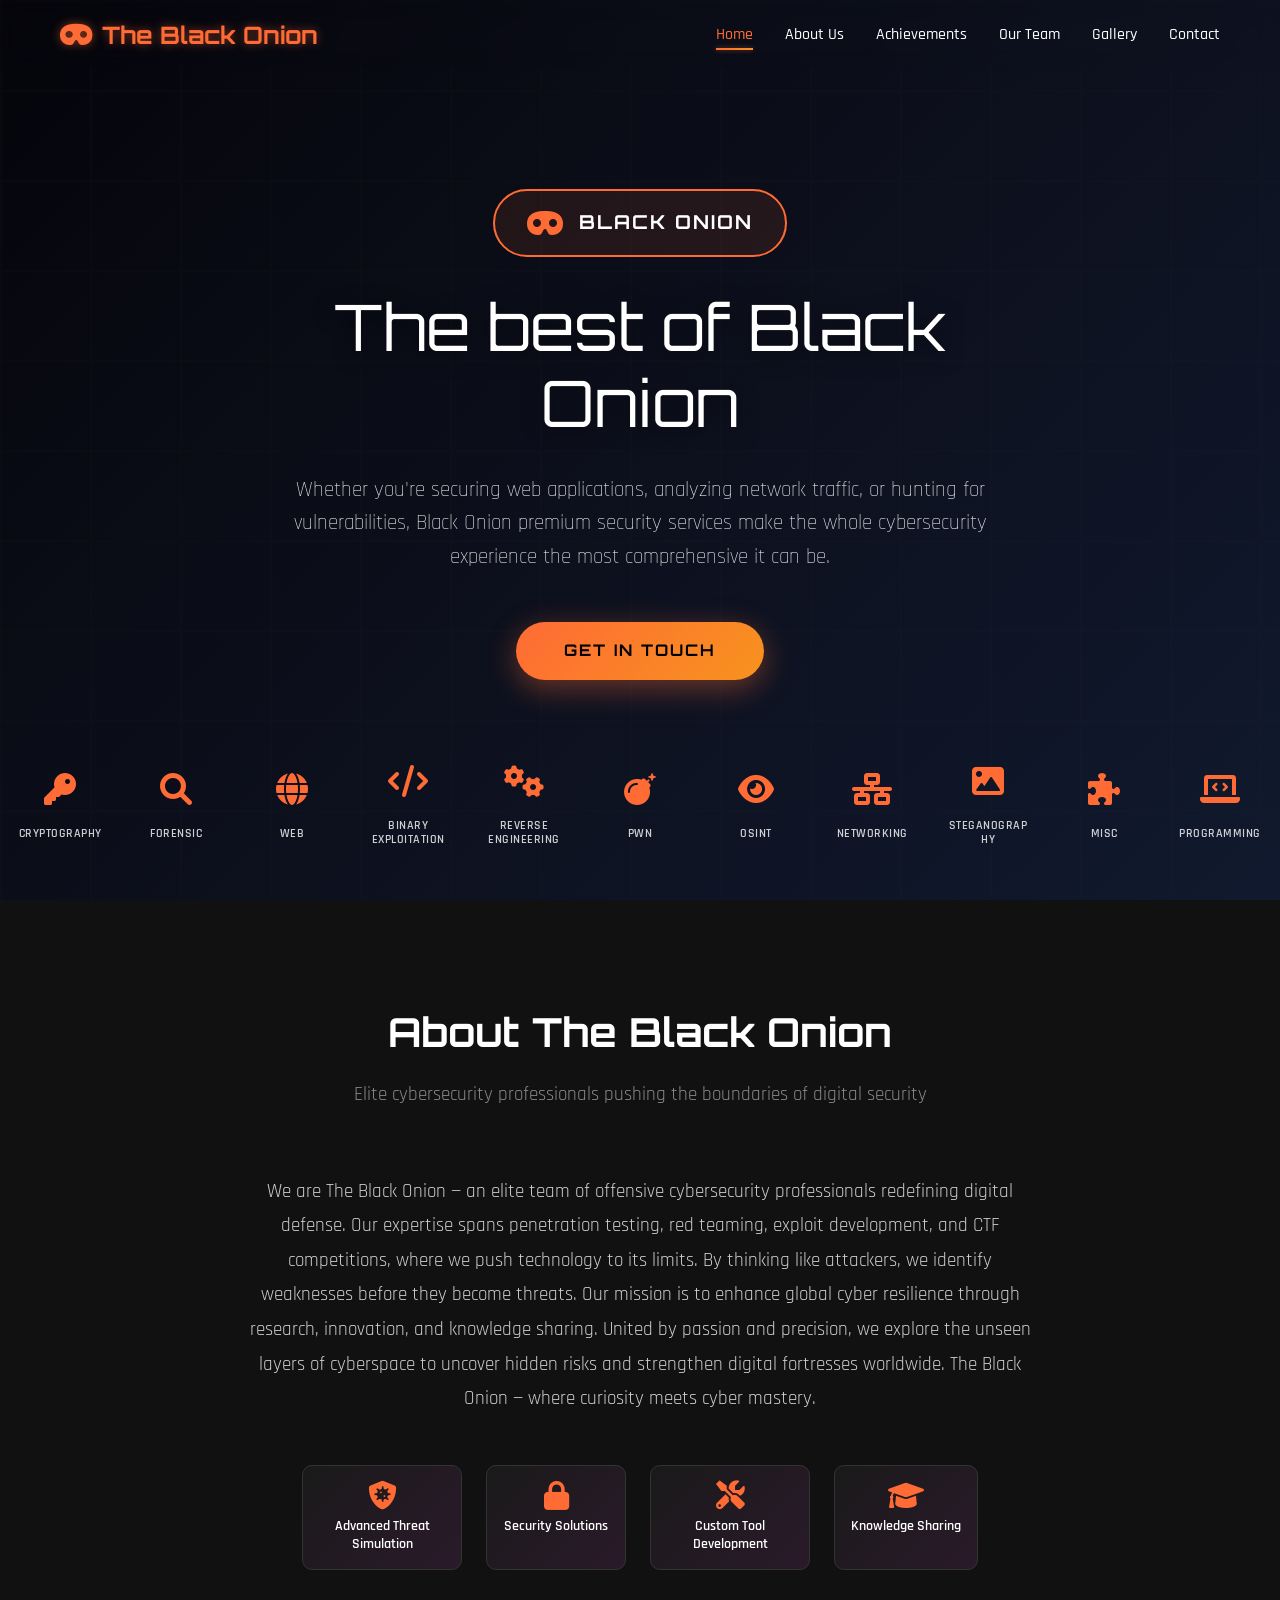
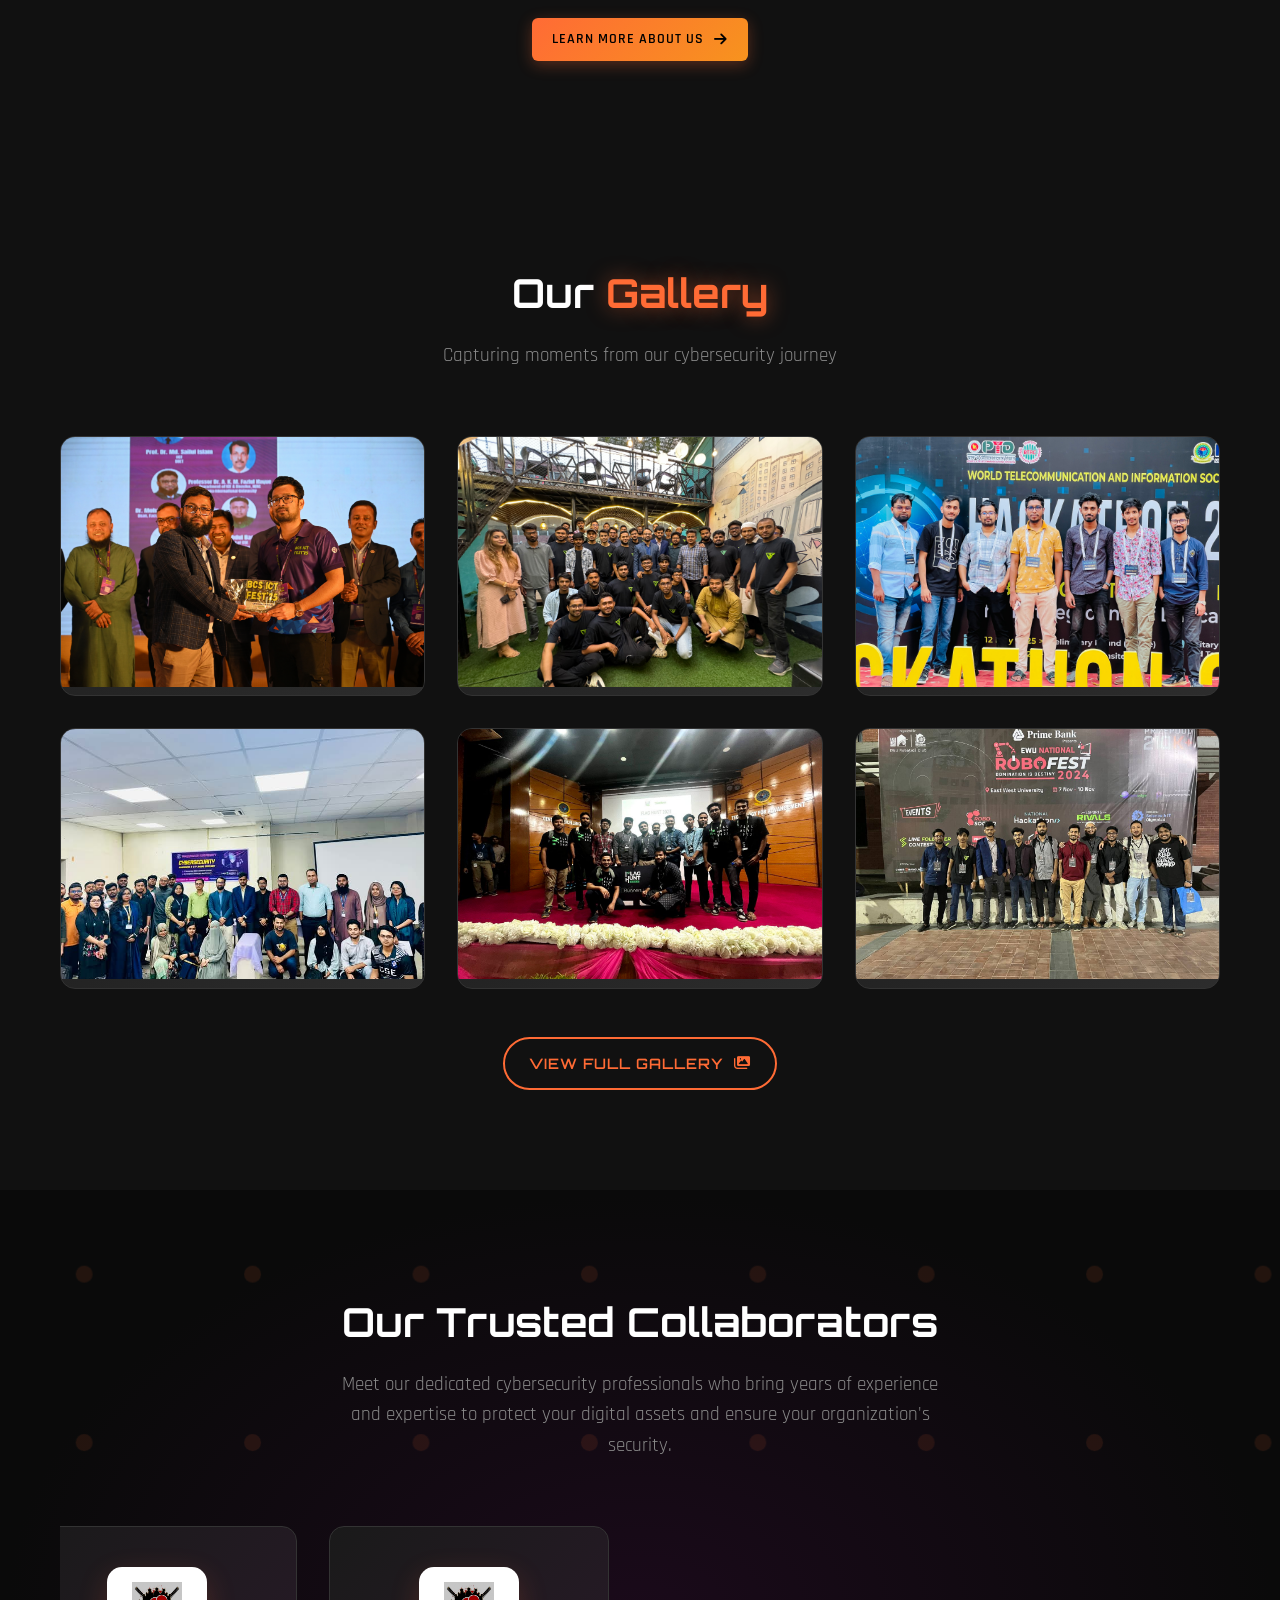
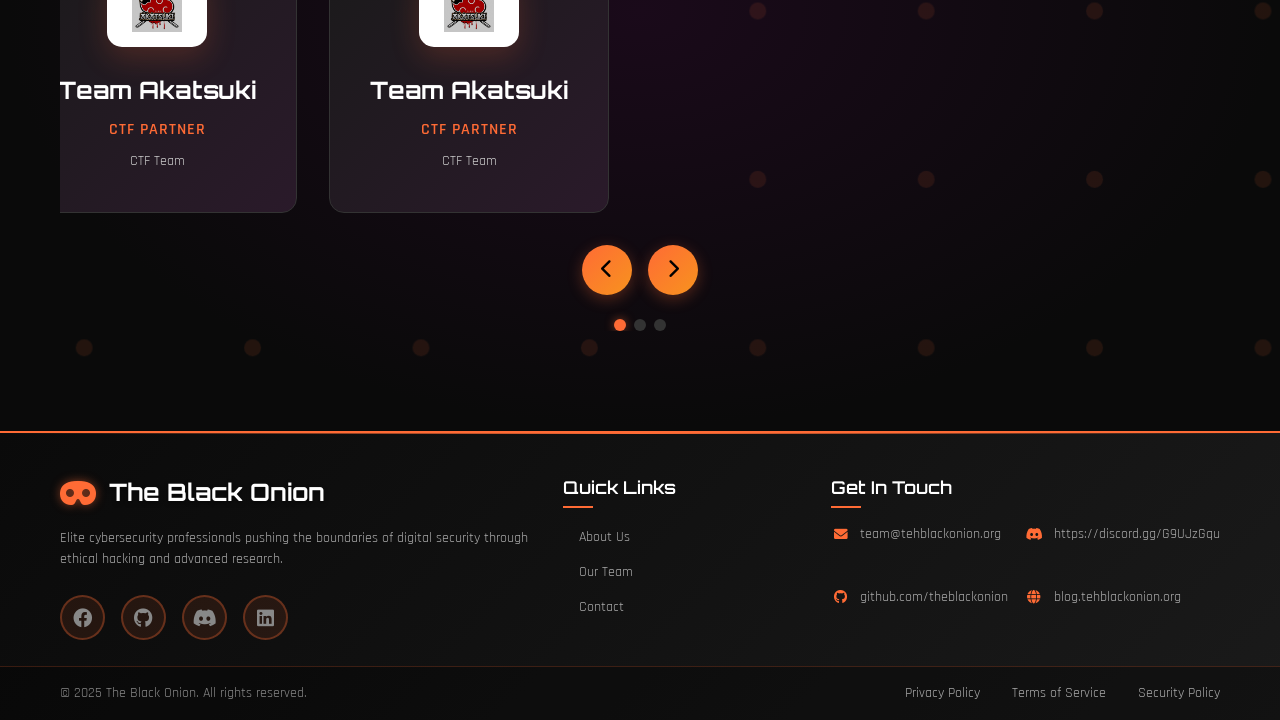
==== commit 2b3a36d9: "Add files via upload" ====
--- a/index.html
+++ b/index.html
@@ -189,7 +189,7 @@
             </div>
             <div class="gallery-preview-grid">
                 <div class="gallery-preview-item">
-                    <img src="Image/Gallery/1.jpg" alt="">
+                    <img src="Image/Gallery/1.JPG" alt="">
                     <div class="gallery-preview-overlay">
                     </div>
                 </div>
